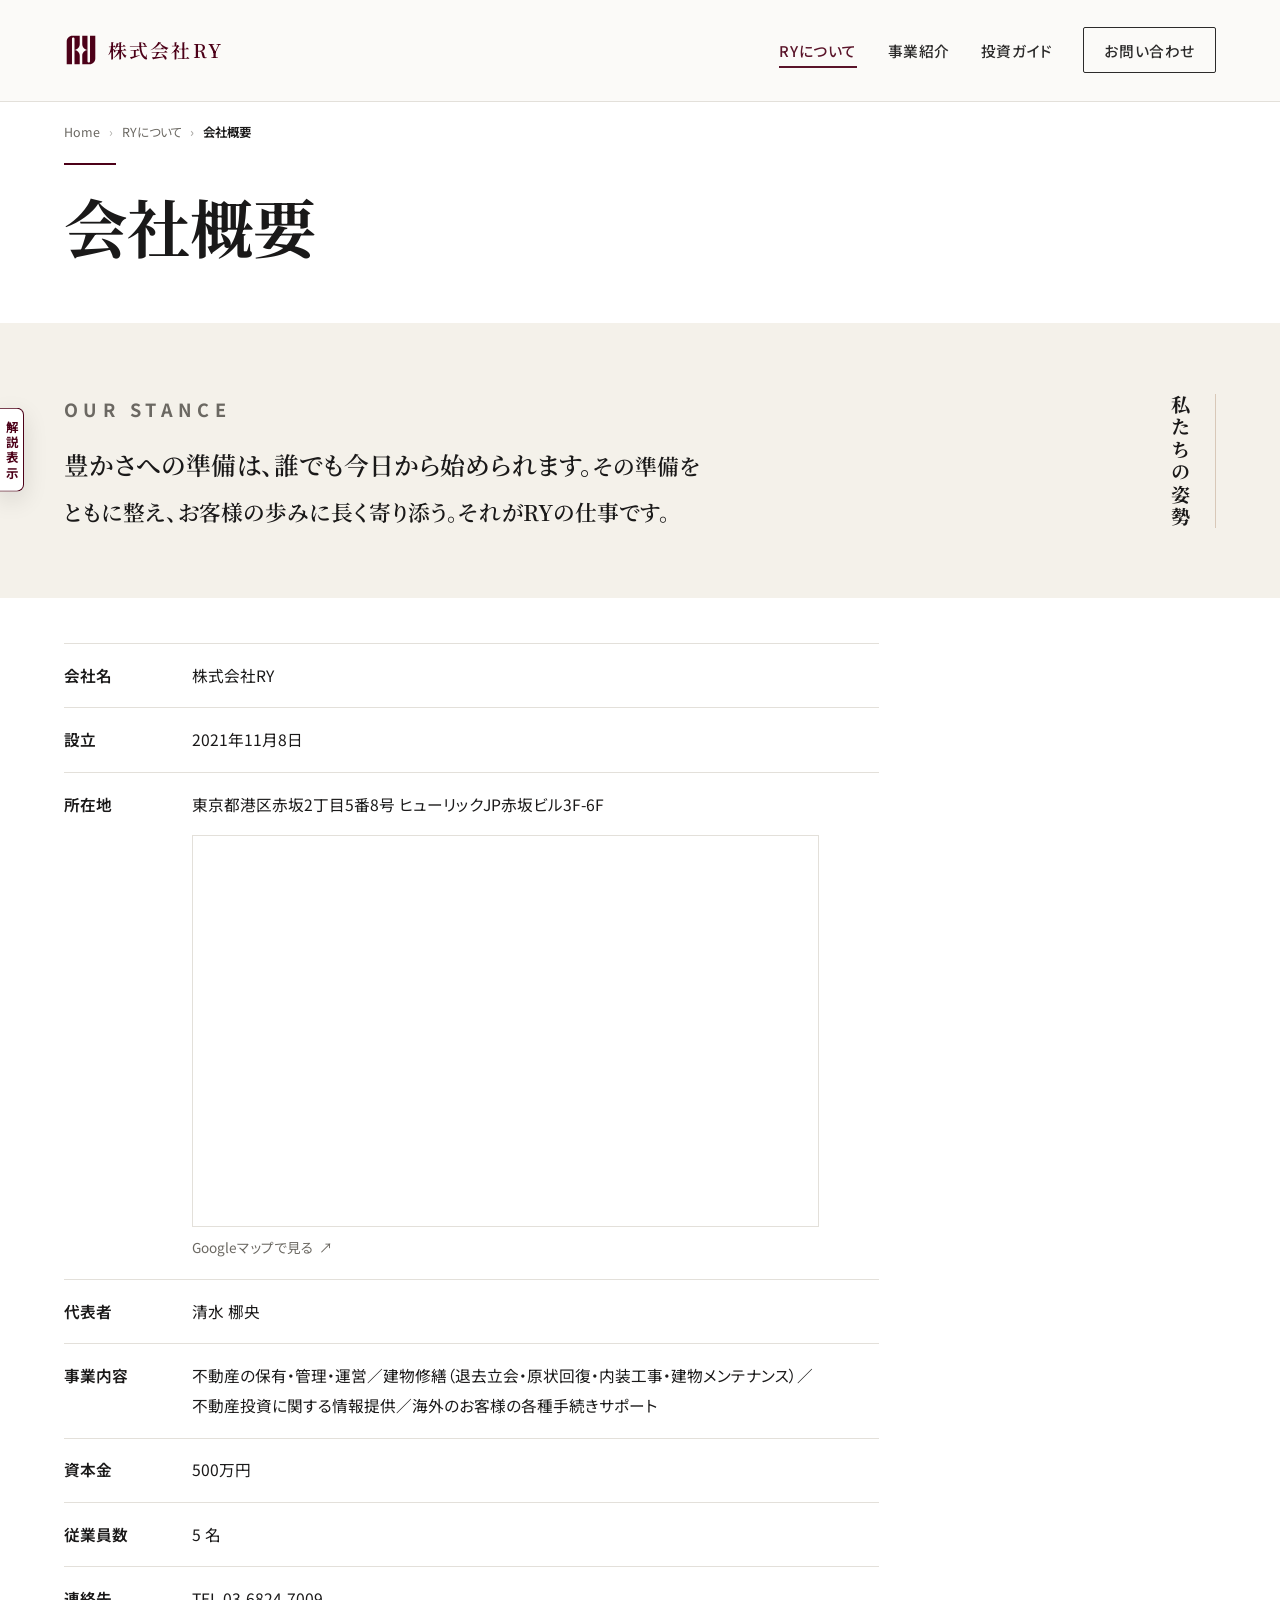
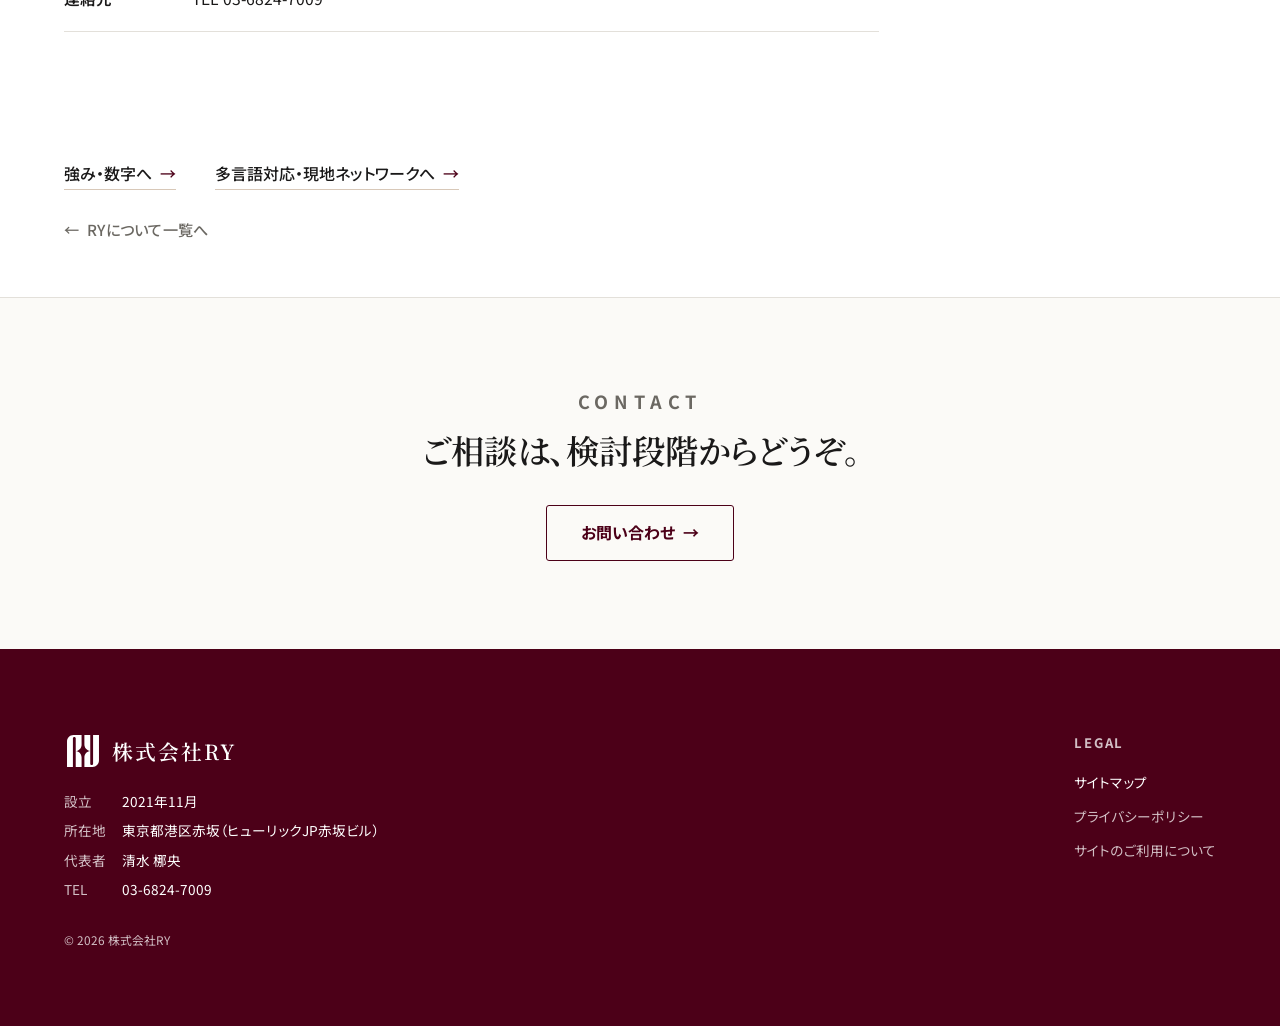
==== about-company.html @ 7b2c3b60 "Publish mtg_5 website" ====
<!doctype html>
<html lang="ja">
<head>
<meta charset="utf-8">
<meta name="viewport" content="width=device-width, initial-scale=1">
<title>会社概要 ｜ 株式会社RY</title>
<link rel="preconnect" href="https://fonts.googleapis.com"><link rel="preconnect" href="https://fonts.gstatic.com" crossorigin>
<link href="https://fonts.googleapis.com/css2?family=Noto+Sans+JP:wght@400;500;700&family=Noto+Serif+JP:wght@400;600;700&display=swap" rel="stylesheet">
<!-- ============================================================
  L2 新設（2026-07-13）：会社概要（生産 slug＝/ja/about/company・IA-v2 §1）・評審集命名規約＝「親-子.html」
  ・共通分（token/NAV/抽屉/footer/解説モード/reveal）＝assets/ 参照（本頁は頁固有分のみ）
  ・L2 共通骨架（l2-hero／crumb パンくず／l2-back 戻り・親 L1 標示＝aria-current="true"）＝assets 側「L2 共通」区（2026-07-13 新設）
  ・私たちの姿勢＝mtg_4/index.html 姿勢段より 3 排版（中央/左·縦組/右·軸・既定 左·縦組）を逐字移設。
    文字池＝第3世代 S1–S5（content 別紙①・逐字・暫定 S5）——旧第2世代文字列は不搬（mtg4 全廃・墓碑）。
    旧 on/off トグル廃（常設格上げ＝mtg4 社長指定）・旧 stancebg トグル廃→背景固定 --warm2（サブ背景＝区块交替用途・PM 承認）。
  ・会社情報＝content 2 会社概要（2026-07-13 版）逐字。許認可＝行を設けない（content 3）・売上高＝V1 不載（PM 07-12）。
  ・所在地行に Google マップ埋め込み（PM 拍板 2026-07-13・lazy・hairline 枠＝mtg_5 語彙・下に外部リンク兜底）。
    ピン＝q=住所 の検索埋め込み——ズレる場合は Google マップ「共有→地図を埋め込む」生成の公式 iframe src へ差替
    （生産期 build も公式串推奨）。合规＝外部送信規律／プライバシーポリシー記載→公開前専門家確認（sync 時 content へ注記）。
  ・mtg5 選定後 strip＝落選 2 排版 CSS＋落選 4 文＋姿勢 picker（dock page1）。
  ・file:// 直開き可・JS 無効時＝共通 chrome 非表示＋姿勢は S5 静的表示（評審用の既知制約）
============================================================ -->
<link rel="stylesheet" href="assets/tokens.css">
<link rel="stylesheet" href="assets/shared.css">
<style>
/* ==================== 頁固有様式（会社概要/L2 のみ）====================
   共通分＝assets/ に分離済（頭注参照）。以下は本頁固有：① 私たちの姿勢（3 排版・mtg_4 より値不変更で移設）
   ② 会社情報表 cinfo-tbl。 */

/* —— ① 私たちの姿勢（3案・mtg_4 姿勢段より逐字移設・値不変更／変更点＝背景のみ固定 --warm2〔頭注〕）—— */
.stance{ background:var(--warm2); }
.stance-stage{ display:grid; align-items:start; margin-top:.4rem; }
.lbl{ font-size:var(--fs-eyebrow); font-weight:700; letter-spacing:.3em; text-transform:uppercase; color:var(--ink2); margin:0 0 .9rem; }
.para{ font-family:var(--serif); font-weight:600; font-size:clamp(1.15rem,1.7vw,1.5rem); line-height:2.05; color:var(--ink); margin:0; } .para .big{ font-size:1.14em; }
.v-tate,.v-rail{ font-family:var(--serif); }
.v-tate{ writing-mode:vertical-rl; font-weight:700; font-size:clamp(1.1rem,1.5vw,1.45rem); line-height:1.95; letter-spacing:.18em; color:var(--ink); border-right:1px solid var(--accent-warm); padding-right:1rem; max-height:14em; justify-self:end; }
.v-rail{ writing-mode:vertical-rl; font-size:var(--fs-eyebrow); font-weight:700; letter-spacing:.32em; color:var(--ink2); border-left:1px solid var(--bd); padding-left:.8rem; }
body[data-sv="1"] .stance-stage{ grid-template-columns:1fr; } body[data-sv="1"] .para-wrap{ max-width:30em; margin-inline:auto; text-align:center; } body[data-sv="1"] .v-tate,body[data-sv="1"] .v-rail{ display:none; }
body[data-sv="2"] .stance-stage{ grid-template-columns:minmax(0,40em) auto; gap:clamp(1.6rem,4vw,4rem); justify-content:space-between; } body[data-sv="2"] .para-wrap{ max-width:40em; } body[data-sv="2"] .v-rail{ display:none; }
body[data-sv="3"] .stance-stage{ grid-template-columns:auto minmax(0,42em); gap:clamp(1.4rem,4vw,3.2rem); } body[data-sv="3"] .para-wrap{ max-width:42em; } body[data-sv="3"] .v-tate{ display:none; }
@media (max-width:820px){ .stance-stage{ grid-template-columns:1fr !important; } .v-tate,.v-rail{ display:none !important; } .para-wrap{ max-width:none !important; text-align:left !important; margin:0 !important; } }

/* —— ② 会社情報表（惯例式 2 列・hairline＝内容内部構造線〔line-free 対象外・Tokens 12.5〕・
      th 幅＝内容 shrink〔width:1%+nowrap・固定 px 不使用＝多語言弾性〕）—— */
.cinfo{ padding-top:clamp(1.6rem,3.5vw,2.8rem); }
.cinfo-tbl{ width:100%; max-width:52em; border-collapse:collapse; font-size:.98rem; line-height:1.9; }
.cinfo-tbl th,.cinfo-tbl td{ padding:1.05rem 0; border-bottom:1px solid var(--bd); vertical-align:top; text-align:left; }
.cinfo-tbl tr:first-child th,.cinfo-tbl tr:first-child td{ border-top:1px solid var(--bd); }
.cinfo-tbl th{ white-space:nowrap; width:1%; font-weight:600; color:var(--ink); padding-right:clamp(1.8rem,5vw,4.5rem); }
.cinfo-tbl td{ color:var(--ink); }
.cinfo-tbl td a{ color:var(--ink); text-decoration:none; }
.cinfo-tbl td a:hover{ color:var(--brand); text-decoration:underline; text-underline-offset:3px; }
/* —— 所在地の地図（Google 埋め込み・PM 拍板 2026-07-13）：hairline 枠のみ（無影・無角丸＝表の構造線と同語彙）・
      lazy＝視界に入るまで第三方資源を読まない・オフライン時は空枠（評審用の既知制約）。
      .cinfo-map-link は .cinfo-tbl スコープ＝上の「td a」規則（0,1,2）より特異度を上げ確実に上書き —— */
.cinfo-map{ margin-top:.95rem; max-width:40em; aspect-ratio:16/10; border:1px solid var(--bd); }
.cinfo-map iframe{ display:block; width:100%; height:100%; border:0; }
.cinfo-tbl .cinfo-map-link{ display:inline-flex; align-items:center; gap:.35em; margin-top:.55rem; font-size:.85rem; color:var(--ink2); text-decoration:none; }
.cinfo-tbl .cinfo-map-link:hover{ color:var(--brand); text-decoration:underline; text-underline-offset:3px; }
@media (max-width:640px){   /* 手机：label 上・値 下の堆叠（境界線は値行側に集約） */
  .cinfo-tbl th,.cinfo-tbl td{ display:block; width:auto; }
  .cinfo-tbl th{ border-bottom:0; padding:1.05rem 0 .15rem; }
  .cinfo-tbl td{ padding:0 0 1.05rem; }
  .cinfo-tbl tr:first-child td{ border-top:0; }
}
</style>
<script>document.documentElement.classList.add('jsm');</script>
</head>
<body class="l2-page" data-nav="solid" data-palette="burgundy" data-sv="2">

<!-- 頁固有：解説モードの中身（shared.js が共通壳へ展開。palette 組＝共通側単一ソース）
     本頁の解説モード＝2 機能のみ：① 姿勢（版面 3 × 文 5・mtg5 選定用）② テーマカラー切替 -->
<template id="ry-dm-content">
  <div class="dm-nav" role="group" aria-label="ページ切替"><button data-page="1" aria-pressed="true" aria-label="1ページ目 姿勢">1</button><button data-page="2" aria-label="2ページ目 配色">2</button></div>
  <div class="dm-page" data-page="1">
    <div class="dm-grp"><span class="dm-lbl">姿勢 版面（3案・mtg5 選定）</span><div class="seg" role="group" aria-label="姿勢 版面"><button data-sv="1">中央</button><button data-sv="2" aria-pressed="true">左·縦組</button><button data-sv="3">右·軸</button></div></div>
    <div class="dm-grp"><span class="dm-lbl">姿勢 文（池5・別紙①・mtg5 選定）</span><div class="seg" role="group" aria-label="姿勢 文"><button data-st="1">S1</button><button data-st="2">S2</button><button data-st="3">S3</button><button data-st="4">S4</button><button data-st="5" aria-pressed="true">S5</button></div></div>
    <div class="dm-now">版面 × 文＝<b>自由組合</b>（catch とも綁定なし・mtg4）。暫定＝左·縦組 × S5【仮】。<b>S1/S2/S4＝amber</b>（利益直結系）——選定組合は公開前に行政書士・弁護士確認、amber は最高審級（content 別紙①）。</div>
  </div>
  <div class="dm-page" data-page="2" hidden>
<!--RY:PALETTE-->
    <div class="dm-now">変わる＝パンくず hover・矢印・CTA・NAV active・Footer 帯 など主色連動分。恒定＝暖白底・本文色・border・字体(Noto)。</div>
  </div>
</template>

<!-- 共通 chrome（#ry-mark symbol／NAV／手机抽屉／解説モード壳）＝ shared.js がこの位置に同期注入 -->
<script src="assets/shared.js"></script>

<!-- ===== L2 会社概要（生産 /ja/about/company）＝ 頁頭 → 私たちの姿勢（常設・moment）→ 会社情報 → 戻り → CTA
     ・情緒档＝「機構可信・谷」（Rationale 8／三菱地所の秩序感・Rationale 2）——表が主体、姿勢が本頁唯一の moment
     ・段順＝姿勢 先・情報 後（PM 指示 2026-07-13）・段区切り＝背景色差のみ（line-free・Tokens 12.5） -->
<main id="top">

  <!-- 克制页頭（L2：パンくず＋rule＋title・veil なし・NAV 実底）-->
  <section class="l2-hero">
    <div class="wrap">
      <nav class="crumb" aria-label="パンくず"><ol>
        <li><a href="index.html">Home</a></li>
        <li><a href="about.html">RYについて</a></li>
        <li aria-current="page">会社概要</li>
      </ol></nav>
      <span class="l1-rule" aria-hidden="true"></span>
      <h1 class="l1-title">会社概要</h1>
    </div>
  </section>

  <!-- ① 私たちの姿勢（会社概要 常設＝mtg4 社長指定・3 排版＝mtg_4 より移設・文＝S1–S5 池・暫定 S5）-->
  <section class="stance" id="stance">
    <div class="wrap reveal">
      <div class="stance-stage">
        <div class="v-rail">私たちの姿勢</div>
        <div class="para-wrap">
          <p class="lbl">Our Stance</p>
          <p class="para jp" id="stancePara"><span class="big">豊かさへの準備は、誰でも今日から始められます。</span>その準備をともに整え、お客様の歩みに長く寄り添う。<span class="np">それがRYの仕事です。</span></p>
        </div>
        <div class="v-tate">私たちの姿勢</div>
      </div>
    </div>
  </section>

  <!-- ② 会社情報（値源＝content 2 会社概要・逐字）-->
  <section class="cinfo">
    <div class="wrap reveal">
      <table class="cinfo-tbl">
        <tbody>
          <tr><th scope="row">会社名</th><td>株式会社RY</td></tr>
          <tr><th scope="row">設立</th><td>2021年11月8日</td></tr>
          <tr><th scope="row">所在地</th><td class="jp">東京都港区赤坂2丁目5番8号 ヒューリックJP赤坂ビル3F-6F
            <div class="cinfo-map"><iframe src="https://maps.google.com/maps?q=%E6%9D%B1%E4%BA%AC%E9%83%BD%E6%B8%AF%E5%8C%BA%E8%B5%A4%E5%9D%822%E4%B8%81%E7%9B%AE5%E7%95%AA8%E5%8F%B7%20%E3%83%92%E3%83%A5%E3%83%BC%E3%83%AA%E3%83%83%E3%82%AFJP%E8%B5%A4%E5%9D%82%E3%83%93%E3%83%AB&hl=ja&z=16&output=embed" title="株式会社RY 所在地（Googleマップ）" loading="lazy" referrerpolicy="no-referrer-when-downgrade"></iframe></div>
            <a class="cinfo-map-link" href="https://www.google.com/maps/search/?api=1&query=%E6%9D%B1%E4%BA%AC%E9%83%BD%E6%B8%AF%E5%8C%BA%E8%B5%A4%E5%9D%822%E4%B8%81%E7%9B%AE5%E7%95%AA8%E5%8F%B7%20%E3%83%92%E3%83%A5%E3%83%BC%E3%83%AA%E3%83%83%E3%82%AFJP%E8%B5%A4%E5%9D%82%E3%83%93%E3%83%AB" target="_blank" rel="noopener">Googleマップで見る<span aria-hidden="true">&#8599;</span></a>
          </td></tr>
          <tr><th scope="row">代表者</th><td>清水 梛央</td></tr>
          <tr><th scope="row">事業内容</th><td class="jp">不動産の保有・管理・運営／建物修繕（退去立会・原状回復・内装工事・建物メンテナンス）／不動産投資に関する情報提供／海外のお客様の各種手続きサポート</td></tr>
          <tr><th scope="row">資本金</th><td>500万円</td></tr>
          <tr><th scope="row">従業員数</th><td>5 名</td></tr>
          <tr><th scope="row">連絡先</th><td><a href="tel:0368247009">TEL 03-6824-7009</a></td></tr>
        </tbody>
      </table>
      <p class="asy-note"><b>会社情報</b>：値源＝content 2 会社概要（2026-07-13 版・事業内容行含む・逐字）。<span class="arr">⚠</span> 許認可＝未取得のため<b>行を設けない</b>（content 3）／売上高＝V1 不載（PM 2026-07-12）／連絡先＝tap-to-call。表の hairline＝内容内部の構造線（line-free 対象外）。地図＝Google 埋め込み（lazy・PM 拍板 07-13）——<b>外部送信規律・プライバシーポリシー記載＝公開前専門家確認</b>（sync 時 content へ注記）／オフライン・遮断時は空枠＝予期／ピンずれ時＝頁頭注の差替手順。</p>
    </div>
  </section>

  <!-- 関連ページ（About 兄弟·統一）-->
  <section class="rel" style="padding-bottom:1rem">
    <div class="wrap">
      <a href="about-strengths.html"><span class="jp">強み・数字へ</span><span class="a" aria-hidden="true">→</span></a>
      <a href="about-network.html"><span class="jp">多言語対応・現地ネットワークへ</span><span class="a" aria-hidden="true">→</span></a>
    </div>
  </section>

  <!-- 戻りリンク（IA-v2 §3：L2 頁下部）-->
  <section class="l2-back">
    <div class="wrap"><a href="about.html"><span class="a" aria-hidden="true">←</span>RYについて一覧へ</a></div>
  </section>

  <!-- 結尾导引 → お問い合わせ（Home #contact・L1 と同型）-->
  <section class="l1-cta-sec reveal" aria-label="お問い合わせ">
    <div class="wrap">
      <p class="eyebrow">Contact</p>
      <p class="l1-cta-lead jp">ご相談は、<span class="np">検討段階から</span>どうぞ。</p>
      <a class="l1-cta-btn" href="index.html#contact"><span class="t">お問い合わせ</span><span class="a" aria-hidden="true">→</span></a>
    </div>
  </section>

</main>

<!-- 共通 footer ＋ 返回顶部（shared.js がこの位置に注入）→ 共通挙動 init -->
<script>RY.mountFooter();RY.init();</script>

<script>
/* ===== 頁固有（L2 会社概要）：姿勢 版面（data-sv）＋ 姿勢文 池（S1–S5・content 別紙① 逐字）＋ reveal ===== */
(function(){
  "use strict";
  var body=document.body;
  var para=document.getElementById("stancePara");
  /* 姿勢池（第3世代・content 別紙① 逐字。.big＝第一文の視覚強調・.np＝結句の禁則保護——文字は不変更） */
  var ST={
    "1":'<span class="big">誰もが、お金持ちになる準備はできます。</span>違いは、始まりだけ。お客様の資産が増えていくこと——それを、私たちの価値とし、<span class="np">利益とします。</span>',
    "2":'<span class="big">RYの利益は、お客様の豊かさと同じ方向にあります。</span>一度の取引で終わる関係ではなく、準備の段階から運営まで、<span class="np">ずっとおそばに。</span>',
    "3":'<span class="big">はじめからお金持ちの人はいません。</span>あるのは、始まりの差だけ。その始まりを整えるところから、お客様とともに<span class="np">歩みます。</span>',
    "4":'<span class="big">生まれや才能ではなく、準備から。</span>お客様が一歩ずつ豊かさへ向かうこと——その歩みを支えることが、RYの価値であり、<span class="np">利益です。</span>',
    "5":'<span class="big">豊かさへの準備は、誰でも今日から始められます。</span>その準備をともに整え、お客様の歩みに長く寄り添う。<span class="np">それがRYの仕事です。</span>'
  };
  RY.group(".dm-panel [data-sv]",function(b){ body.dataset.sv=b.dataset.sv; });
  RY.group(".dm-panel [data-st]",function(b){ para.innerHTML=ST[b.dataset.st]; });
  RY.reveal([".reveal"]);
})();
</script>

</body>
</html>
---- assets/tokens.css ----
/* ============================================================
   RY design tokens（assets/tokens.css）— 全站 hex/px/duration の頁側落点
   出典：mtg_5/index.html（2026-07-09 step0 準項目化で逐字搬出・値は不変更）
   数値の唯一正本＝ 03_design/RY_Design_Tokens.md（変更はまず正本、次に本ファイル）
   規約：組件内 hardcode 禁止・色/字/間距/動効値は必ず var(--token) 経由
   ============================================================ */
:root{
  --brand:#4C0018; --brand-rgb:76,0,24; --accent-warm:#D8C8B8; --warm:#FBFAF7; --warm2:#F4F1EA; --white:#fff;
  --ink:#1A1919; --ink-strong:#141110; --ink2:#6B6862; --bd:#E3E0DA; --ease:cubic-bezier(.22,.61,.36,1);
  --serif:'Noto Serif JP',serif; --sans:'Noto Sans JP',sans-serif; --ts:1.18;
  --fs-section:calc(clamp(2.4rem,4.2vw,3.7rem)*var(--ts));
  --fs-eyebrow:calc(clamp(.9rem,1.2vw,1.05rem)*var(--ts));
  --fs-lead:calc(clamp(1.18rem,1.55vw,1.5rem)*var(--ts));
  --fs-hero:calc(clamp(2.4rem,5.4vw,5.2rem)*var(--ts));
  --fs-statement:calc(clamp(1.45rem,2.3vw,2rem)*var(--ts));
  --fs-num:calc(clamp(2.6rem,5vw,4rem)*var(--ts)); --val-h:calc(var(--fs-num)*1.04);
  --pad:clamp(1.4rem,5vw,4.5rem); --max:1560px;
  /* v6：Business 融合で必要（v5 に無かった分）*/
  --fs-h3:calc(clamp(1.18rem,1.5vw,1.4rem)*var(--ts)); --radius-md:8px;
  --dur-base:.3s; --dur-enter:.85s; --dur-draw:.85s; --dur-line:.55s; --dur-fade:.22s; --ease-draw:cubic-bezier(.65,0,.35,1);
}

/* ============================================================
   ===== v9 追加（テーマカラー4套 ＋ 解説ページング ＋ 注釈ゲート）=====
   ============================================================ */
/* 0：テーマカラー 4 套（全站 var(--brand)／var(--brand-rgb) が追従）*/
body[data-palette="burgundy"]{ --brand:#4C0018; --brand-rgb:76,0,24; }
body[data-palette="forest"]{   --brand:#014421; --brand-rgb:1,68,33; }
body[data-palette="deep"]{     --brand:#0C3620; --brand-rgb:12,54,32; }
body[data-palette="bottle"]{   --brand:#0F2A1D; --brand-rgb:15,42,29; }
---- assets/shared.css ----
/* ============================================================
   RY 共通様式（assets/shared.css）— 全頁共通の組件/挙動様式
   出典：mtg_5/index.html（2026-07-09 step0 準項目化で逐字搬出・挙動不変更）
   収載：base／解説モード(ボトムシート)／NAV(静止+navp+hover子菜単+flow-fill CTA)／
         手机抽屉／カード(card)／tlink2／footer／返頂／imgseg／reveal／reduced-motion 護欄
   規約：全站共通の様式変更は本ファイルのみ（各頁 <style> は頁固有分だけ）
   変更（2026-07-13・L2 追加 about-company）：① NAV 現頁標示 selector を [aria-current] へ一般化（＋子菜単内標示 1 行）
   ② 文末に「L2 共通」区 新設（l2-hero／crumb／l2-back・8 つの L2 頁で共用）——既存規則は①以外不変更
   ============================================================ */
*{ box-sizing:border-box; } body{ margin:0; font-family:var(--sans); color:var(--ink); background:var(--white); font-feature-settings:"palt" 1; -webkit-font-smoothing:antialiased; line-height:1.7; }
.wrap{ max-width:var(--max); margin-inline:auto; padding-inline:var(--pad); }
.jp{ line-break:strict; word-break:auto-phrase; text-wrap:pretty; } .np{ white-space:nowrap; }
.eyebrow{ font-size:var(--fs-eyebrow); font-weight:700; letter-spacing:.32em; text-transform:uppercase; color:var(--ink); margin:0; }
h2.sec{ font-family:var(--serif); font-weight:700; font-size:var(--fs-section); line-height:1.32; margin:.5rem 0 0; }
.lead{ font-size:var(--fs-lead); color:var(--ink2); line-height:1.9; margin:1rem 0 0; max-width:30em; }
.arr{ color:var(--brand); font-weight:700; }
.box{ border:1.5px dashed var(--bd); background:var(--warm2); display:grid; place-items:center; color:var(--ink2); font-size:.78rem; text-align:center; padding:.8rem; line-height:1.5; }
.box.img{ background:repeating-linear-gradient(135deg,var(--warm2) 0 11px,#E8E2D8 11px 22px); }
.asy-note{ font-size:.74rem; color:var(--ink2); margin:.5rem 0 0; line-height:1.6; } .asy-note b{ color:var(--brand); }
section{ padding-block:clamp(2.2rem,5vw,4rem); }   /* v6：段間の細線は全廃（line-free・Stance/余白 含む全段）*/
.sec-id{ font-size:.72rem; font-weight:700; letter-spacing:.1em; color:#B9B3A9; margin-bottom:.4rem; display:flex; align-items:center; gap:.6rem; flex-wrap:wrap; }
.lv{ font-size:.66rem; font-weight:700; letter-spacing:.08em; padding:.12rem .5rem; border-radius:999px; }
.lv.peak{ background:var(--brand); color:#fff; } .lv.mid{ background:#C9A27A; color:#fff; } .lv.low{ background:var(--warm2); color:var(--ink2); border:1px solid var(--bd); }

/* ===== 解説モード：ボトムシート（PC/SP 共通·下部ドック·ページは上に見えたまま）===== */
.dm-toggle{ position:fixed; left:0; top:50%; transform:translateY(-50%); z-index:200; display:flex; flex-direction:column; align-items:center; gap:1px; padding:.7rem .35rem; font:inherit; font-size:.78rem; font-weight:700; line-height:1.15; letter-spacing:.02em; color:var(--brand); background:#fff; border:1px solid var(--brand); border-left:0; border-radius:0 7px 7px 0; cursor:pointer; box-shadow:0 8px 24px rgba(0,0,0,.12); }
body.dm-on .dm-toggle{ background:var(--brand); color:#fff; }
.dm-panel{ position:fixed; left:50%; bottom:0; transform:translateX(-50%); z-index:199; width:min(720px,100%); max-height:min(58dvh,560px); overflow-y:auto; background:var(--ink); color:#fff; border-radius:18px 18px 0 0; padding:1.4rem 1.25rem calc(1.15rem + env(safe-area-inset-bottom,0px)); box-shadow:0 -18px 54px rgba(0,0,0,.34); -webkit-overflow-scrolling:touch; }
.dm-panel::before{ content:""; position:absolute; top:.55rem; left:50%; transform:translateX(-50%); width:38px; height:4px; border-radius:999px; background:rgba(255,255,255,.28); }
.dm-panel[hidden]{ display:none; }
@keyframes dmSheetUp{ from{ transform:translate(-50%,100%); } to{ transform:translate(-50%,0); } }
.dm-panel:not([hidden]){ animation:dmSheetUp .32s var(--ease); }
.dm-head{ display:flex; align-items:center; justify-content:space-between; margin-bottom:.85rem; } .dm-head b{ font-size:.78rem; font-weight:700; }
.dm-close{ font:inherit; font-size:1.15rem; line-height:1; color:rgba(255,255,255,.7); background:transparent; border:0; cursor:pointer; padding:.1rem .35rem; }
.dm-grp{ margin-bottom:.95rem; }
.dm-lbl{ display:block; font-size:.62rem; font-weight:700; letter-spacing:.08em; color:rgba(255,255,255,.5); margin-bottom:.42rem; text-transform:uppercase; }
.dm-panel .seg{ display:flex; flex-wrap:wrap; gap:.3rem; }
.dm-panel .seg button{ font:inherit; font-size:.72rem; font-weight:600; padding:.3rem .72rem; border:1px solid rgba(255,255,255,.28); background:transparent; color:rgba(255,255,255,.78); border-radius:999px; cursor:pointer; }
.dm-panel .seg button[aria-pressed="true"]{ background:#fff; color:var(--ink); border-color:#fff; }
.dm-now{ margin-top:.4rem; padding-top:.7rem; border-top:1px solid rgba(255,255,255,.16); font-size:.66rem; line-height:1.6; color:rgba(255,255,255,.6); } .dm-now b{ color:var(--accent-warm); }
@media(prefers-reduced-motion:reduce){ .dm-panel:not([hidden]){ animation:none; } }
/* NAV（透明·白·hero に融合＝進站時の静止状態）*/
.hero-nav{ position:absolute; top:0; left:0; right:0; z-index:5; padding:clamp(1.1rem,2.4vw,1.7rem) var(--pad); }
.hero-nav-in{ max-width:var(--max); margin-inline:auto; width:100%; display:flex; align-items:center; justify-content:space-between; gap:2rem; }
.hero-nav-logo{ display:flex; align-items:center; gap:.6rem; color:#fff; text-decoration:none; }
.hnl-mark{ height:34px; width:34px; flex:none; }
.hnl-wm{ font-family:var(--serif); font-weight:600; font-size:1.18rem; letter-spacing:.12em; }
.hero-nav-menu{ display:flex; align-items:center; gap:clamp(1.1rem,2.4vw,2.4rem); }
.hero-nav-menu a{ font-family:var(--sans); font-size:.92rem; font-weight:500; letter-spacing:.04em; text-decoration:none; opacity:.92; transition:opacity .2s; }
.hero-nav-menu a:hover{ opacity:1; }
.hero-cta{ border:1px solid rgba(255,255,255,.78); border-radius:2px; padding:.6rem 1.25rem; transition:background .2s,border-color .2s; }
.hero-cta:hover{ background:rgba(255,255,255,.12); border-color:#fff; }
.hero-cta-bar{ display:none; }   /* 手机端バー専用 CTA：桌面では隠す（既存メニュー内 CTA はそのまま）*/
@media(max-width:760px){
  .hero-nav-menu{ gap:.85rem; }
  .hero-nav-menu a:not(.hero-cta){ display:none; }
  .hnl-wm{ font-size:1rem; }
}

/* 箭头 hover：蓄势待发（先后退蓄力 → 弹出·--aw＝各箭头の前进距離·点击後の追加動効なし）*/
@keyframes arrowWindup{ 0%{ transform:translateX(0); } 30%{ transform:translateX(calc(var(--aw,6px) * -0.65)); } 100%{ transform:translateX(var(--aw,6px)); } }
@media (prefers-reduced-motion:reduce){ .tlink2:hover .a, .card:hover .ca .a, .card:focus-visible .ca .a{ animation:none; } }
.tlink2{ position:relative; display:inline-flex; align-items:center; gap:.55em; font-weight:600; font-size:clamp(1.25rem,1.6vw,1.45rem); text-decoration:none; color:var(--brand); }  /* 点2：強み標題と同級サイズ */
.tlink2::after{ content:""; position:absolute; left:0; bottom:-5px; width:100%; height:1.5px; background:currentColor; transform:scaleX(0); transform-origin:left; transition:transform .5s var(--ease); }
.tlink2:hover::after{ transform:scaleX(1); } .tlink2:focus-visible{ outline:2px solid currentColor; outline-offset:5px; }
.tlink2 .a{ --aw:7px; transition:transform .3s var(--ease); } .tlink2:hover .a{ transform:translateX(var(--aw)); animation:arrowWindup .5s var(--ease-draw); }

.card{ display:flex; flex-direction:column; background:var(--white); border:1px solid var(--bd); border-radius:var(--radius-md); padding:1.6rem 1.4rem; position:relative; text-decoration:none; color:inherit; }
.card-bd{ position:absolute; inset:0; width:100%; height:100%; overflow:visible; pointer-events:none; }
.card-bd rect{ x:1px; y:1px; width:calc(100% - 2px); height:calc(100% - 2px); rx:var(--radius-md); ry:var(--radius-md); fill:none; stroke:var(--brand); stroke-width:2; vector-effect:non-scaling-stroke; stroke-dasharray:100; opacity:0; }
body[data-cardfx="draw"] .card-bd rect{ stroke-dashoffset:100; transition:stroke-dashoffset var(--dur-draw) var(--ease-draw), opacity var(--dur-fade) var(--ease); }
body[data-cardfx="draw"] .card:hover .card-bd rect, body[data-cardfx="draw"] .card:focus-visible .card-bd rect{ stroke-dashoffset:0; opacity:1; }
.card .ct{ font-family:var(--serif); font-weight:600; font-size:var(--fs-h3); color:var(--ink); line-height:1.4; }
.card .cd{ font-size:.9rem; color:var(--ink2); line-height:1.7; margin-top:.55rem; flex:1; }
.card .ca{ margin-top:.95rem; color:var(--brand); font-weight:700; font-size:.9rem; display:inline-flex; gap:.3em; }
.card:hover .ca .a, .card:focus-visible .ca .a{ transform:translateX(var(--aw)); animation:arrowWindup .5s var(--ease-draw); } .card .ca .a{ --aw:4px; transition:transform .3s var(--ease); }
@media (prefers-reduced-motion:reduce){ .card-bd rect{ transition:none !important; } }

.footer-wf{ background:var(--brand); color:#fff; padding-block:clamp(2.5rem,5vw,4rem); }

/* 0.5：解説モード ページング（左·圆形小按钮 1/2）*/
.dm-nav{ display:flex; gap:.4rem; margin-bottom:.9rem; }
.dm-nav button{ width:26px; height:26px; flex:none; border-radius:50%; font:inherit; font-size:.72rem; font-weight:700; cursor:pointer; border:1px solid rgba(255,255,255,.28); background:transparent; color:rgba(255,255,255,.7); display:grid; place-items:center; line-height:1; }
.dm-nav button[aria-pressed="true"]{ background:#fff; color:var(--ink); border-color:#fff; }
.dm-page[hidden]{ display:none; }
.dm-replay{ display:flex; align-items:center; justify-content:center; gap:.45rem; width:100%; margin-top:.55rem; padding:.52rem .8rem; font:inherit; font-size:.74rem; font-weight:600; letter-spacing:.02em; color:#fff; background:transparent; border:1px solid rgba(255,255,255,.34); border-radius:9px; cursor:pointer; transition:background .18s, border-color .18s; }
.dm-replay:hover{ background:rgba(255,255,255,.12); border-color:rgba(255,255,255,.6); }
.dm-replay .ic{ font-size:.62rem; line-height:1; }
.dm-sw{ width:11px; height:11px; border-radius:50%; display:inline-block; margin-right:.4em; vertical-align:-1px; border:1px solid rgba(255,255,255,.5); }
/* 3：辅助注釈は解説モード ON のみ表示（OFF＝クリーンな汇报ビュー）*/
body:not(.dm-on) .asy-note{ display:none; }
body:not(.dm-on) .sec-id{ display:none; }
/* ===== 08 FOOTER 内部（260608_C 蒸馏·主色帯固定·logo/文字白）===== */
.footer-wf .f-top{ display:flex; flex-wrap:wrap; justify-content:space-between; align-items:flex-start; gap:clamp(2rem,5vw,4rem); margin-top:1.2rem; }
.footer-wf .f-brand{ display:flex; align-items:center; gap:.6rem; margin-bottom:1.2rem; }
.footer-wf .f-logo{ height:38px; width:38px; flex:none; color:#fff; }
.footer-wf .f-wm{ font-family:var(--serif); font-weight:600; font-size:1.3rem; letter-spacing:.1em; color:#fff; }
.footer-wf .f-dl{ display:grid; grid-template-columns:auto 1fr; gap:.4rem 1rem; font-size:.85rem; margin:0; max-width:34em; }
.footer-wf .f-dl dt{ color:rgba(255,255,255,.75); } .footer-wf .f-dl dd{ margin:0; color:#fff; }
.footer-wf .f-dl a{ color:#fff; text-decoration:none; } .footer-wf .f-dl a:hover{ text-decoration:underline; }
.footer-wf .f-legal h4{ font-family:var(--sans); font-size:.82rem; letter-spacing:.14em; text-transform:uppercase; color:rgba(255,255,255,.75); margin:0 0 1rem; }
.footer-wf .f-legal ul{ list-style:none; padding:0; margin:0; display:grid; gap:.7rem; font-size:.85rem; }
.footer-wf .f-legal a{ color:#fff; text-decoration:none; } .footer-wf .f-legal a:hover{ text-decoration:underline; }
.footer-wf .f-legal .soon{ color:rgba(255,255,255,.75); }
.footer-wf .f-disc{ display:none; margin-top:clamp(1.6rem,3vw,2.4rem); padding-top:clamp(1.2rem,2.4vw,1.8rem); border-top:1px solid rgba(255,255,255,.18); font-size:.74rem; color:rgba(255,255,255,.75); line-height:1.9; max-width:62em; }
body.dm-on .footer-wf .f-disc{ display:block; }
.footer-wf .f-copy{ margin-top:clamp(1.2rem,2.4vw,1.8rem); font-size:.74rem; color:rgba(255,255,255,.75); }
.kari{ display:none; } body.dm-on .kari{ display:inline; color:var(--accent-warm); }
@media (max-width:760px){ .footer-wf .f-top{ flex-direction:column; gap:2rem; } }
/* ===== 返回顶部（260608_C 完全照搬·色のみ var(--brand) 追従·z は v9 stack に合わせ190）===== */
.to-top{ position:fixed; right:clamp(1rem,3vw,2rem); bottom:clamp(1rem,3vw,2rem); z-index:190; width:52px; height:52px; border-radius:50%; border:1px solid var(--brand); background:var(--warm); color:var(--brand); cursor:pointer; display:grid; place-items:center; opacity:0; transform:translateY(14px); pointer-events:none; transition:opacity .4s var(--ease), transform .4s var(--ease), background var(--dur-base), color var(--dur-base); }
.to-top.show{ opacity:1; transform:none; pointer-events:auto; }
.to-top:hover{ background:var(--brand); color:#fff; }
.to-top svg{ width:20px; height:20px; transition:transform var(--dur-base) var(--ease); } .to-top:hover svg{ transform:translateY(-3px); }
@media (max-width:760px){ .to-top{ bottom:clamp(4.5rem,30vh,20rem); } }   /* 手机：偏中下（拇指可达）·桌面は貼角 */

/* 解説 page3：板块ごと ◀ ▶ 換図 */
.imgseg{ display:flex; align-items:center; gap:.5rem; }
.imgseg button{ width:30px; height:28px; flex:none; border-radius:5px; border:1px solid rgba(255,255,255,.28); background:transparent; color:rgba(255,255,255,.85); cursor:pointer; font-size:.78rem; line-height:1; display:grid; place-items:center; }
.imgseg button:hover{ background:rgba(255,255,255,.12); }
.imgseg .imgnow{ flex:1; min-width:0; text-align:center; font-size:.64rem; color:rgba(255,255,255,.72); letter-spacing:.02em; overflow:hidden; text-overflow:ellipsis; white-space:nowrap; }
/* ===================== MOTION（動效パス · 260608_C 蒸馏 + Tishman 式吸顶 NAV）=====================
   原則：克制 + 护栏（reduced-motion / mobile 关重 parallax）·色/字阶/間距 token 不变·只加動效。
   無 JS 時：veil 不显示・reveal 全可见（html.jsm gate·防 FOUC & 防无JS卡死）。 */

/* ---- 吸顶 NAV：absolute→fixed・半透明玻璃・滚动渐变（4 态·--navp は JS が更新）---- */
.hero-nav{ position:fixed; top:0; left:0; right:0; z-index:60; background:color-mix(in srgb, var(--warm) calc(var(--navp,0)*88%), transparent); transition:background .12s linear; }
/* L1 等・浅色 type-led 页頭（body[data-nav="solid"]）：NAV 常時実底。CSS 先行適用＝JS init 前の白字化なし
   （挙動側＝shared.js init：.stuck 付与＋グラデ/白閃 skip。元 mtg_4 `.l1-page .hero-nav{--navp:1}` の単一ソース化）*/
body[data-nav="solid"] .hero-nav{ --navp:1; }
.hero-nav.stuck{ -webkit-backdrop-filter:blur(14px) saturate(106%); backdrop-filter:blur(14px) saturate(106%); border-bottom:1px solid color-mix(in srgb, var(--bd) calc(var(--navp,0)*100%), transparent); }
.hero-nav-menu a:not(.hero-cta){ color:color-mix(in srgb, #fff calc(100% - var(--navp,0)*100%), var(--ink)); }
.hero-nav-logo{ color:color-mix(in srgb, #fff calc(100% - var(--navp,0)*100%), var(--brand)); }
.hero-nav::after{ content:""; position:absolute; inset:0; z-index:2; pointer-events:none; opacity:0; background:linear-gradient(180deg,#fff,rgba(255,255,255,.82)); }
.hero-nav.flash::after{ animation:navFlash 1.35s cubic-bezier(.16,1,.3,1) both; }
@keyframes navFlash{ 0%{ opacity:.92; } 100%{ opacity:0; } }

/* ---- flow-fill（E-04·主题色左→右流水）：お問い合わせ CTA + 送信する ---- */
.hero-cta{ --cta-bd-scrolled:var(--ink); position:relative; z-index:0; overflow:hidden; background:transparent; border:1px solid color-mix(in srgb, rgba(255,255,255,.78) calc(100% - var(--navp,0)*100%), var(--cta-bd-scrolled)); color:color-mix(in srgb, #fff calc(100% - var(--navp,0)*100%), var(--ink)); transition:color .34s var(--ease), border-color .38s var(--ease); }
.hero-cta::before{ content:""; position:absolute; inset:0; z-index:-1; background:var(--brand); transform:scaleX(0); transform-origin:left center; transition:transform .38s var(--ease); }
.hero-cta:hover::before{ transform:scaleX(1); }
.hero-cta:hover{ background:transparent; border-color:var(--brand); color:#fff; }
/* 桌面メニュー内 CTA：静止文字色を navp 連動に（.hero-nav-menu a の静的白＝特異度 0,1,1 を上書き＝スクロール後は黒で可読）*/
.hero-nav-menu a.hero-cta{ color:color-mix(in srgb, #fff calc(100% - var(--navp,0)*100%), var(--ink)); }
.hero-nav-menu a.hero-cta:hover{ color:#fff; }   /* hover は従来どおり：主色の流水充填→満ちたら白字 */

/* ===== 桌面 nav hover 子菜单（mtg3 ホバープレビュー菜单·参考 Tishman）＋ 項目下線ドロー（編集インデックス一筆·L→R 流用）===== */
.nav-item{ position:relative; display:inline-flex; align-items:center; }
.nav-item > a{ position:relative; }
/* 項目下線：2px 主色·scaleX 左→右（--dur-line / --ease-draw を編集インデックスから流用）*/
.nav-item > a::after{ content:""; position:absolute; left:0; right:0; bottom:-5px; height:2px; background:var(--brand); transform:scaleX(0); transform-origin:left center; transition:transform var(--dur-line) var(--ease-draw); }
.nav-item:hover > a::after, .nav-item:focus-within > a::after{ transform:scaleX(1); }
/* 現在頁の標示（サブページ：shared.js mountChrome が付与。L1＝現頁一致 aria-current="page"／
   L2＝所属親 L1 へ aria-current="true"〔2026-07-13 一般化・"page"限定→属性存在で両者を拾う・L1 挙動不変〕）*/
.hero-nav-menu .nav-item > a[aria-current]{ color:var(--brand); }
.hero-nav-menu .nav-item > a[aria-current]::after{ transform:scaleX(1); }
.hero-nav-menu .nav-sub a[aria-current]{ color:#fff; cursor:default; }   /* 子菜単内の現頁（L2）標示 */
/* 子菜单パネル：主色地·白字·淡入＋わずかに下降（漸進表示）。absolute は .nav-item 基準＝.hero-nav の backdrop-filter 包含块に拾われない */
.nav-sub{ position:absolute; top:100%; left:-.85rem; margin-top:.7rem; min-width:268px; padding:1.55rem 1.75rem; display:grid; gap:1.15rem; background:var(--brand); border-radius:0 0 5px 5px; box-shadow:0 20px 46px rgba(0,0,0,.24); opacity:0; visibility:hidden; transform:translateY(8px); transition:opacity .32s var(--ease), transform .32s var(--ease), visibility 0s linear .32s; z-index:6; }
.nav-sub::before{ content:""; position:absolute; top:-.7rem; left:0; right:0; height:.7rem; }  /* 透明桥：补 margin 间隙·维持 hover 连续 */
.hero-nav-menu .nav-sub a{ color:rgba(255,255,255,.84); font-size:.96rem; font-weight:500; letter-spacing:.05em; line-height:1.4; white-space:nowrap; cursor:pointer; opacity:1; transition:color .18s, transform .18s; }
.hero-nav-menu .nav-sub a:hover{ color:#fff; transform:translateX(3px); }
.nav-item:hover .nav-sub, .nav-item:focus-within .nav-sub{ opacity:1; visibility:visible; transform:translateY(0); transition:opacity .32s var(--ease), transform .32s var(--ease), visibility 0s; }

/* ---- 全板块 scroll reveal（統一フェードアップ·class 由 JS 付与·零改 content 标记）---- */
html.jsm .reveal{ opacity:0; transform:translateY(26px); transition:opacity var(--dur-enter) var(--ease), transform var(--dur-enter) var(--ease); }
html.jsm .reveal.in{ opacity:1; transform:none; }

/* ---- reduced-motion：装飾モーション全停（scroll 連動の機能的 nav 変色は保留）---- */
@media (prefers-reduced-motion:reduce){
  html.jsm .reveal{ opacity:1 !important; transform:none !important; transition:none !important; }
  .hero-nav.flash::after{ animation:none; }
}

/* ---- 手机端 汉堡 → 下拉抽屉（≤760px）。抽屉 = body 直下の独立要素 .nav-drawer：
   .hero-nav は .stuck で backdrop-filter を持つ＝fixed 子要素の包含块になる。
   旧实装は抽屉を .hero-nav 内に置いたため inset:0 が「導航条 ~60px」基準で解決され、
   盒子が縮んで正文が透けた。抽屉を body 直下へ出すと fixed が視口基準に戻る（260608_C と同方式）。
   桌面端：.hero-nav-menu はそのまま（不受影响）·CTA はバーへ移設 ---- */
.nav-burger{ display:none; }
.nav-drawer{ display:none; }
@media(max-width:760px){
  .hero-nav-in{ gap:.55rem; }                                     /* 手机：logo｜（余白）｜CTA·汉堡 */
  .hero-nav-menu{ display:none; }                                 /* 桌面横排メニューは手机で隠す（抽屉が代替）*/

  /* バー常駐 CTA（汉堡の外·折りたたまれない）。色は既存 .hero-cta の navp 連動を継承し再宣言 */
  .hero-cta-bar{ display:inline-flex; align-items:center; white-space:nowrap; margin-left:auto; border-radius:2px; padding:.5rem .95rem; font-family:var(--sans); font-size:.85rem; font-weight:500; letter-spacing:.03em; text-decoration:none; border:1px solid #fff; border:1px solid color-mix(in srgb, #fff calc(100% - var(--navp,0)*100%), color-mix(in srgb, var(--ink) 26%, var(--accent-warm))); color:#fff; color:color-mix(in srgb, #fff calc(100% - var(--navp,0)*100%), var(--ink)); transition:color .12s linear, border-color .12s linear; }
  .hero-cta-bar::before{ display:none; }                           /* 触摸端：流水填充 OFF */
  .hero-cta-bar:hover{ background:transparent; border:1px solid #fff; border:1px solid color-mix(in srgb, #fff calc(100% - var(--navp,0)*100%), color-mix(in srgb, var(--ink) 26%, var(--accent-warm))); color:#fff; color:color-mix(in srgb, #fff calc(100% - var(--navp,0)*100%), var(--ink)); }  /* sticky-hover を無効化 */

  .hero-nav-logo{ position:relative; z-index:3; }
  .nav-burger{ display:flex; flex-direction:column; justify-content:center; gap:5px; width:36px; height:36px; padding:0; margin:0; background:transparent; border:0; cursor:pointer; position:relative; z-index:3; }
  .nav-burger span{ display:block; width:24px; height:2px; border-radius:2px; background:#fff; background:color-mix(in srgb, #fff calc(100% - var(--navp,0)*100%), var(--ink)); transition:transform .3s var(--ease), opacity .2s var(--ease), background .2s linear; }

  /* 抽屉＝导航条下缘から下拉する纯色面板（top は条高 ~69px より小さく＝条の下に潜り込ませ正文の隙間を作らない；条が不透明な間は隠れる）*/
  .nav-drawer{ display:grid; gap:1.05rem; position:fixed; top:56px; left:0; right:0; z-index:55; padding:1.5rem var(--pad) 1.8rem; background:#FBFAF7; background:var(--warm); border-bottom:1px solid var(--bd); visibility:hidden; opacity:0; transform:translateY(-100%); transition:transform .42s var(--ease), opacity .42s var(--ease), visibility 0s linear .42s; }
  .nav-drawer a{ color:var(--ink); text-decoration:none; font-size:1.1rem; font-weight:500; letter-spacing:.04em; }

  body.menu-open .hero-nav{ background:#FBFAF7; background:var(--warm); }   /* 開いた間はバーを不透明な暖白に＝抽屉の潜り込み部を隠す */
  body.menu-open .nav-drawer{ visibility:visible; opacity:1; transform:translateY(0); transition:transform .42s var(--ease), opacity .42s var(--ease), visibility 0s; }
  body.menu-open .hero-nav-logo{ color:var(--brand); }
  body.menu-open .hero-cta-bar{ border:1px solid var(--brand); color:var(--brand); }
  body.menu-open .nav-burger span{ background:var(--ink); }
  body.menu-open .nav-burger span:nth-child(1){ transform:translateY(7px) rotate(45deg); }
  body.menu-open .nav-burger span:nth-child(2){ opacity:0; }
  body.menu-open .nav-burger span:nth-child(3){ transform:translateY(-7px) rotate(-45deg); }
}
/* ---- color-mix 非対応ブラウザ（旧 WebView 等）フォールバック：手机端 nav の滚动态可视性を確保（対応ブラウザは無視）---- */
@supports not (background: color-mix(in srgb, #fff, #000)){
  @media(max-width:760px){
    .hero-nav.stuck{ background:#FBFAF7; background:var(--warm); }
    .hero-nav.stuck .hero-nav-logo{ color:var(--brand); }
    .hero-nav.stuck .nav-burger span{ background:var(--ink); }
  }
}

/* ===== L1 共通（概览页骨架 · about/business/guide 三頁で共用 · 2026-07-10 L1 解耦で mtg_4 から上収・値は不変更）=====
   構成：页頭の rule/title ＋ 注記 l1-note ＋ 結尾 CTA 段。頁固有（about の l1-hero/entry-card 等）は各頁 <style> 保持。
   NAV 実底＝body[data-nav="solid"]（NAV 節）・現在頁標示＝aria-current（nav 下線節）。 */
.l1-rule{ display:block; width:52px; height:2px; background:var(--brand); margin:0 0 1.3rem; }
.l1-title{ font-family:var(--serif); font-weight:700; font-size:var(--fs-section); line-height:1.26; margin:0; color:var(--ink); }
.l1-note{ font-size:.74rem; color:var(--ink2); margin:clamp(1.7rem,2.6vw,2.4rem) 0 0; line-height:1.65; max-width:64em; } .l1-note b{ color:var(--brand); }
/* 結尾 CTA（暖白 tint·主 CTA＝E-04 flow-fill 模板版）*/
.l1-cta-sec{ background:var(--warm); border-top:1px solid var(--bd); padding-block:clamp(3.2rem,7vw,5.5rem); text-align:center; }
.l1-cta-sec .eyebrow{ color:var(--ink2); }
.l1-cta-lead{ font-family:var(--serif); font-weight:600; font-size:clamp(1.5rem,2.6vw,2.2rem); color:var(--ink); line-height:1.5; margin:.55rem 0 0; }
.l1-cta-btn{ --aw:5px; position:relative; z-index:0; overflow:hidden; display:inline-flex; align-items:center; gap:.5em; margin-top:1.8rem; padding:.85rem 2.1rem; border:1.5px solid var(--brand); border-radius:3px; color:var(--brand); font-weight:700; font-size:1rem; text-decoration:none; transition:color .34s var(--ease); }
.l1-cta-btn::before{ content:""; position:absolute; inset:0; z-index:-1; background:var(--brand); transform:scaleX(0); transform-origin:left; transition:transform .42s var(--ease-draw); }
.l1-cta-btn:hover{ color:#fff; } .l1-cta-btn:hover::before{ transform:scaleX(1); }
.l1-cta-btn:focus-visible{ outline:2px solid var(--brand); outline-offset:3px; }
.l1-cta-btn .a{ transition:transform .3s var(--ease); } .l1-cta-btn:hover .a{ transform:translateX(var(--aw)); }
@media (prefers-reduced-motion:reduce){
  .l1-cta-btn:hover .a{ animation:none; }
  .l1-cta-btn::before{ transition:none; }
}

/* ===== L2 共通（子頁骨架 · about/business 系 全 8 頁で共用 · 2026-07-13 about-company 起）=====
   構成：克制页頭 l2-hero（値＝L1 の l1-hero と同式・rule/title は既存 .l1-rule/.l1-title を再利用）＋
   パンくず crumb（IA-v2 §3：L2 のみ・Home/L1 不要）＋ 頁下部 戻りリンク l2-back（同 §3）。
   文言＝UI 微文案（design 域・IA-v2 例文準拠）。SEO 用 BreadcrumbList schema＝build 期。 */
.l2-hero{ padding-top:calc(clamp(1.1rem,2.4vw,1.7rem) * 2 + 4.2rem); padding-bottom:clamp(1.9rem,4.5vw,3.6rem); }
.crumb{ font-size:.78rem; color:var(--ink2); margin:0 0 1.25rem; }
.crumb ol{ list-style:none; margin:0; padding:0; display:flex; flex-wrap:wrap; align-items:center; gap:.2rem .55rem; }
.crumb li{ display:inline-flex; align-items:center; gap:.55rem; }
.crumb li + li::before{ content:"\203A"; color:var(--ink2); opacity:.55; }   /* › 分隔 */
.crumb a{ color:var(--ink2); text-decoration:none; transition:color .2s; }
.crumb a:hover{ color:var(--brand); text-decoration:underline; text-underline-offset:3px; }
.crumb li[aria-current="page"]{ color:var(--ink); font-weight:600; }
/* 関連ページ（.rel）＝全站統一 L2 底部リンク（07-15 About 兄弟統一で shared 化）*/
.rel a{ display:inline-flex; align-items:center; gap:.5em; margin:0 2.2rem .6rem 0; color:var(--ink); font-weight:500; text-decoration:none; border-bottom:1px solid var(--accent-warm); padding-bottom:.15em; }
.rel a .a{ color:var(--brand); transition:transform .3s var(--ease); }
.rel a:hover{ color:var(--brand); }
.rel a:hover .a{ transform:translateX(4px); }
/* 淡出線 divider ＋ 偏移輪郭線框 ＝ 全站単一 L2 组件（07-15 統一·旧 .chp::after / .nw-div / .nw-*-ph::after を集約）*/
.ry-divider{ width:min(50%,540px); height:1px; margin-inline:auto; background:linear-gradient(90deg, transparent, rgba(var(--brand-rgb),.32) 28%, rgba(var(--brand-rgb),.32) 72%, transparent); }
body[data-line="none"] .ry-divider{ display:none; }
.ry-frame{ position:relative; z-index:0; }
.ry-frame img{ display:block; width:100%; aspect-ratio:4/3; object-fit:cover; }
.ry-frame::after{ content:""; position:absolute; inset:0; border:3px solid var(--brand); pointer-events:none; z-index:-1; transform:translate(4%,-4%); }
.ry-frame.fr-tl::after{ transform:translate(-4%,-4%); }
.ry-frame.fr-bl::after{ transform:translate(-4%,4%); }
.ry-frame.fr-br::after{ transform:translate(4%,4%); }
.l2-back{ padding-block:0 clamp(2rem,4.5vw,3.4rem); }
.l2-back a{ display:inline-flex; align-items:center; gap:.5em; color:var(--ink2); font-size:.95rem; font-weight:500; letter-spacing:.02em; text-decoration:none; transition:color .2s; }
.l2-back a:hover{ color:var(--brand); }
.l2-back .a{ transition:transform .3s var(--ease); }
.l2-back a:hover .a{ transform:translateX(-4px); }   /* 戻り＝左方向・windup なし（前進動勢と区別） */

/* ===== 画像グリッド picker（docmode 専用·生産版で strip）===== */
.imggrid{ margin-left:6px; min-width:32px; min-height:32px; padding:0 8px; border:1px solid var(--line,#cfcfcf); background:transparent; border-radius:6px; cursor:pointer; font-size:15px; line-height:1; color:inherit; }
.imggrid:hover{ background:rgba(0,0,0,.06); }
.ry-grid[hidden]{ display:none !important; }
.ry-grid{ position:fixed; inset:0; z-index:99999; display:flex; align-items:center; justify-content:center; }
.ry-grid-bg{ position:absolute; inset:0; background:rgba(20,16,18,.72); }
.ry-grid-box{ position:relative; width:min(960px,94vw); max-height:88vh; display:flex; flex-direction:column; background:#fff; border-radius:12px; overflow:hidden; box-shadow:0 12px 48px rgba(0,0,0,.34); }
.ry-grid-hd{ position:sticky; top:0; display:flex; align-items:center; justify-content:space-between; gap:12px; padding:12px 16px; border-bottom:1px solid #ececec; background:#fff; }
.ry-grid-t{ font-size:12px; font-weight:700; color:#333; word-break:break-all; }
.ry-grid-x{ flex:0 0 auto; width:38px; height:38px; border:none; background:#f2f2f2; border-radius:8px; cursor:pointer; font-size:16px; line-height:1; }
.ry-grid-x:hover{ background:#e6e6e6; }
.ry-grid-list{ overflow-y:auto; padding:12px; display:grid; grid-template-columns:repeat(auto-fill,minmax(96px,1fr)); gap:8px; -webkit-overflow-scrolling:touch; }
.ry-grid-cell{ display:flex; flex-direction:column; gap:3px; padding:3px; border:2px solid transparent; border-radius:8px; background:#fafafa; cursor:pointer; min-height:44px; text-align:left; }
.ry-grid-cell img{ width:100%; aspect-ratio:4/3; object-fit:cover; border-radius:5px; display:block; background:#eee; }
.ry-grid-cell span{ font-size:9px; line-height:1.2; color:#8a8a8a; word-break:break-all; max-height:2.4em; overflow:hidden; }
.ry-grid-cell:hover{ background:#f0eef0; }
.ry-grid-cell.on{ border-color:var(--brand,#4C0018); background:#fff; }
.ry-grid-cell.on span{ color:var(--brand,#4C0018); font-weight:700; }
body.ry-grid-open{ overflow:hidden; }
@media (max-width:480px){
  .ry-grid-box{ width:100vw; max-height:100dvh; height:100dvh; border-radius:0; }
  .ry-grid-list{ grid-template-columns:repeat(auto-fill,minmax(84px,1fr)); gap:6px; padding:10px; }
  .ry-grid-cell span{ font-size:8px; }
  .ry-grid-x{ width:44px; height:44px; }
}
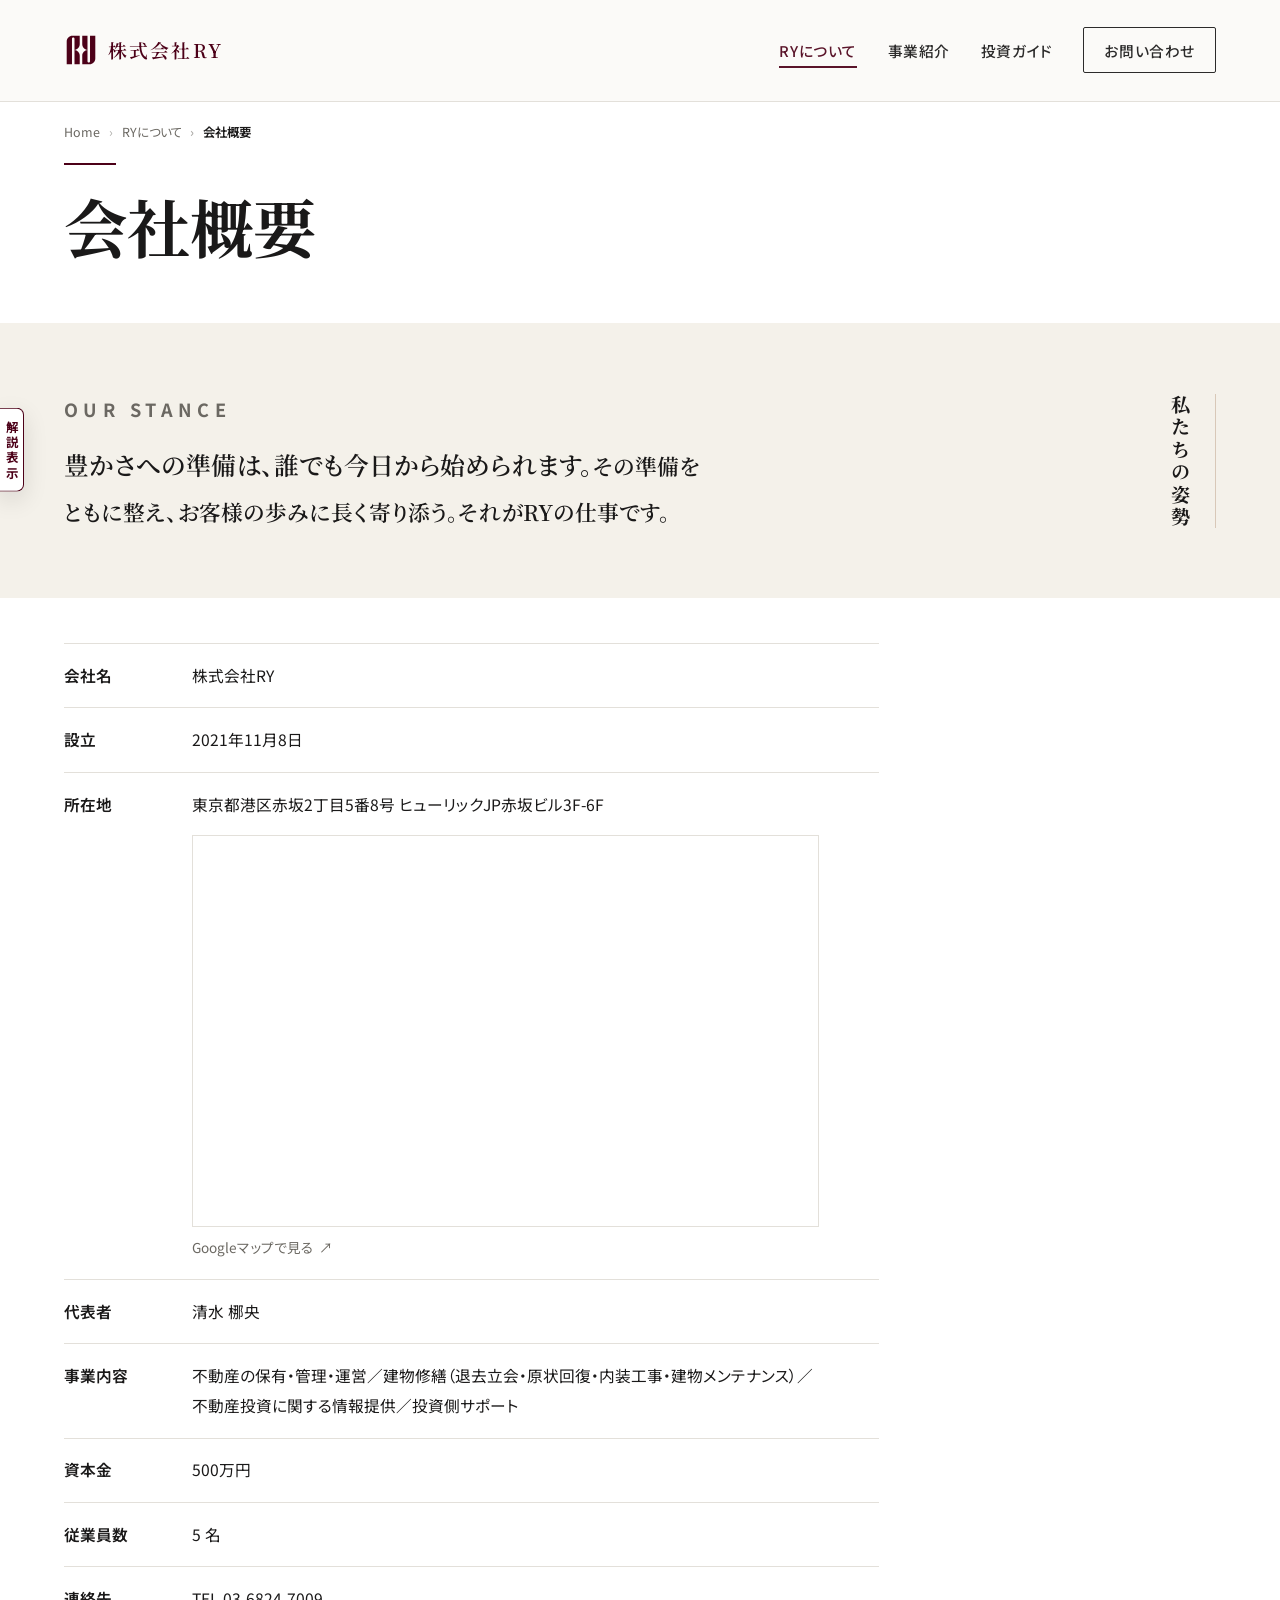
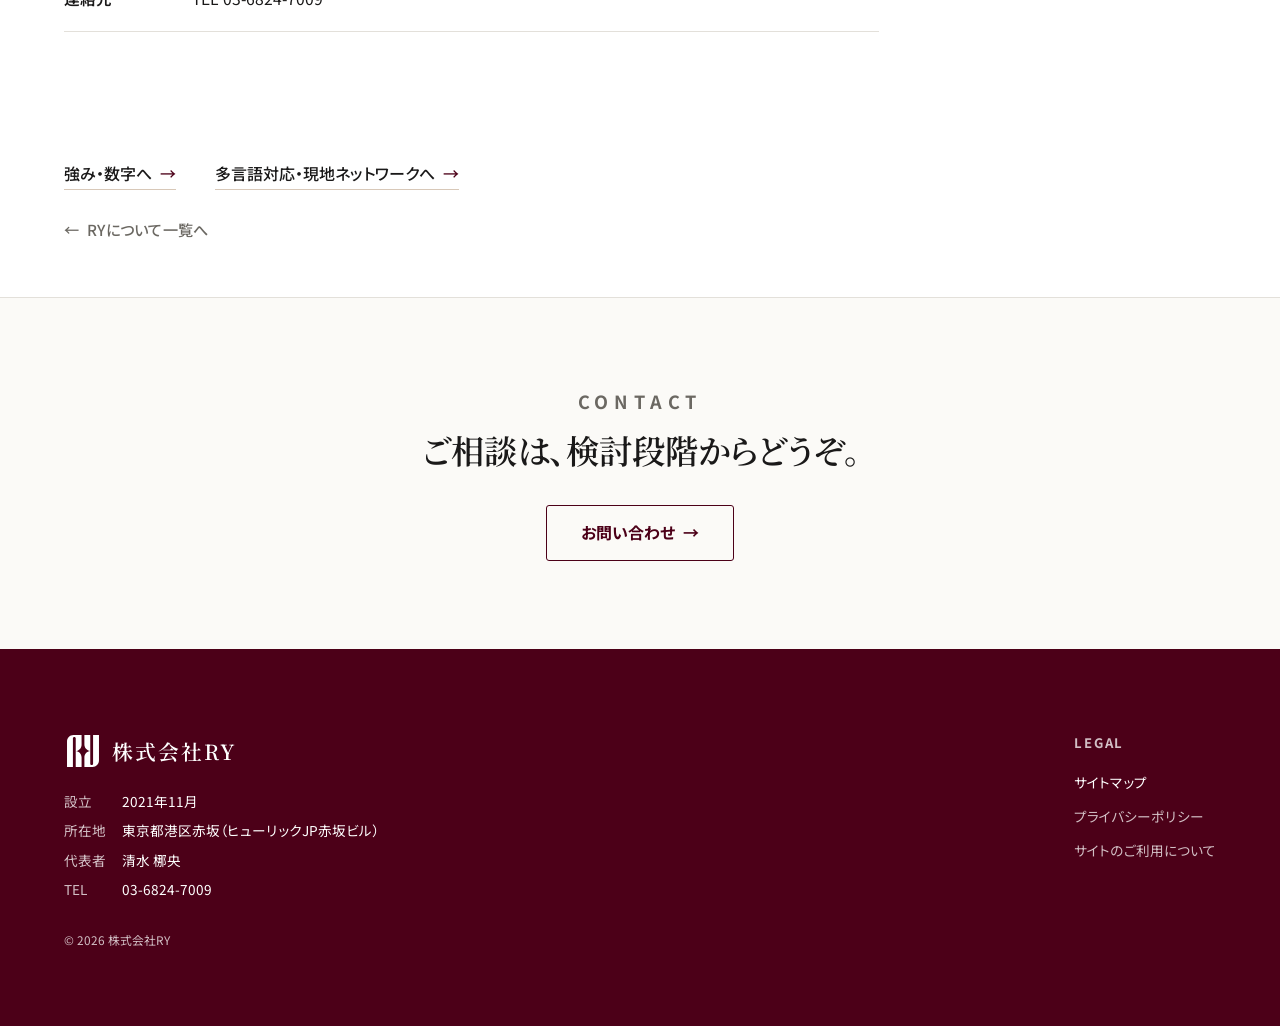
==== commit c0f4b947: "Update mtg_5 website" ====
--- a/about-company.html
+++ b/about-company.html
@@ -130,7 +130,7 @@
             <a class="cinfo-map-link" href="https://www.google.com/maps/search/?api=1&query=%E6%9D%B1%E4%BA%AC%E9%83%BD%E6%B8%AF%E5%8C%BA%E8%B5%A4%E5%9D%822%E4%B8%81%E7%9B%AE5%E7%95%AA8%E5%8F%B7%20%E3%83%92%E3%83%A5%E3%83%BC%E3%83%AA%E3%83%83%E3%82%AFJP%E8%B5%A4%E5%9D%82%E3%83%93%E3%83%AB" target="_blank" rel="noopener">Googleマップで見る<span aria-hidden="true">&#8599;</span></a>
           </td></tr>
           <tr><th scope="row">代表者</th><td>清水 梛央</td></tr>
-          <tr><th scope="row">事業内容</th><td class="jp">不動産の保有・管理・運営／建物修繕（退去立会・原状回復・内装工事・建物メンテナンス）／不動産投資に関する情報提供／海外のお客様の各種手続きサポート</td></tr>
+          <tr><th scope="row">事業内容</th><td class="jp">不動産の保有・管理・運営／建物修繕（退去立会・原状回復・内装工事・建物メンテナンス）／不動産投資に関する情報提供／投資側サポート</td></tr>
           <tr><th scope="row">資本金</th><td>500万円</td></tr>
           <tr><th scope="row">従業員数</th><td>5 名</td></tr>
           <tr><th scope="row">連絡先</th><td><a href="tel:0368247009">TEL 03-6824-7009</a></td></tr>
--- a/assets/shared.css
+++ b/assets/shared.css
@@ -267,7 +267,7 @@
 .l2-back a:hover .a{ transform:translateX(-4px); }   /* 戻り＝左方向・windup なし（前進動勢と区別） */
 
 /* ===== 画像グリッド picker（docmode 専用·生産版で strip）===== */
-.imggrid{ margin-left:6px; min-width:32px; min-height:32px; padding:0 8px; border:1px solid var(--line,#cfcfcf); background:transparent; border-radius:6px; cursor:pointer; font-size:15px; line-height:1; color:inherit; }
+.imggrid{ margin-left:6px; min-width:44px; min-height:44px; padding:0 8px; border:1px solid var(--line,#cfcfcf); background:transparent; border-radius:6px; cursor:pointer; font-size:15px; line-height:1; color:inherit; }
 .imggrid:hover{ background:rgba(0,0,0,.06); }
 .ry-grid[hidden]{ display:none !important; }
 .ry-grid{ position:fixed; inset:0; z-index:99999; display:flex; align-items:center; justify-content:center; }
@@ -280,7 +280,7 @@
 .ry-grid-list{ overflow-y:auto; padding:12px; display:grid; grid-template-columns:repeat(auto-fill,minmax(96px,1fr)); gap:8px; -webkit-overflow-scrolling:touch; }
 .ry-grid-cell{ display:flex; flex-direction:column; gap:3px; padding:3px; border:2px solid transparent; border-radius:8px; background:#fafafa; cursor:pointer; min-height:44px; text-align:left; }
 .ry-grid-cell img{ width:100%; aspect-ratio:4/3; object-fit:cover; border-radius:5px; display:block; background:#eee; }
-.ry-grid-cell span{ font-size:9px; line-height:1.2; color:#8a8a8a; word-break:break-all; max-height:2.4em; overflow:hidden; }
+.ry-grid-cell span{ font-size:10px; line-height:1.2; color:#8a8a8a; word-break:break-all; max-height:2.4em; overflow:hidden; }
 .ry-grid-cell:hover{ background:#f0eef0; }
 .ry-grid-cell.on{ border-color:var(--brand,#4C0018); background:#fff; }
 .ry-grid-cell.on span{ color:var(--brand,#4C0018); font-weight:700; }
@@ -288,6 +288,6 @@
 @media (max-width:480px){
   .ry-grid-box{ width:100vw; max-height:100dvh; height:100dvh; border-radius:0; }
   .ry-grid-list{ grid-template-columns:repeat(auto-fill,minmax(84px,1fr)); gap:6px; padding:10px; }
-  .ry-grid-cell span{ font-size:8px; }
+  .ry-grid-cell span{ font-size:10px; }
   .ry-grid-x{ width:44px; height:44px; }
 }
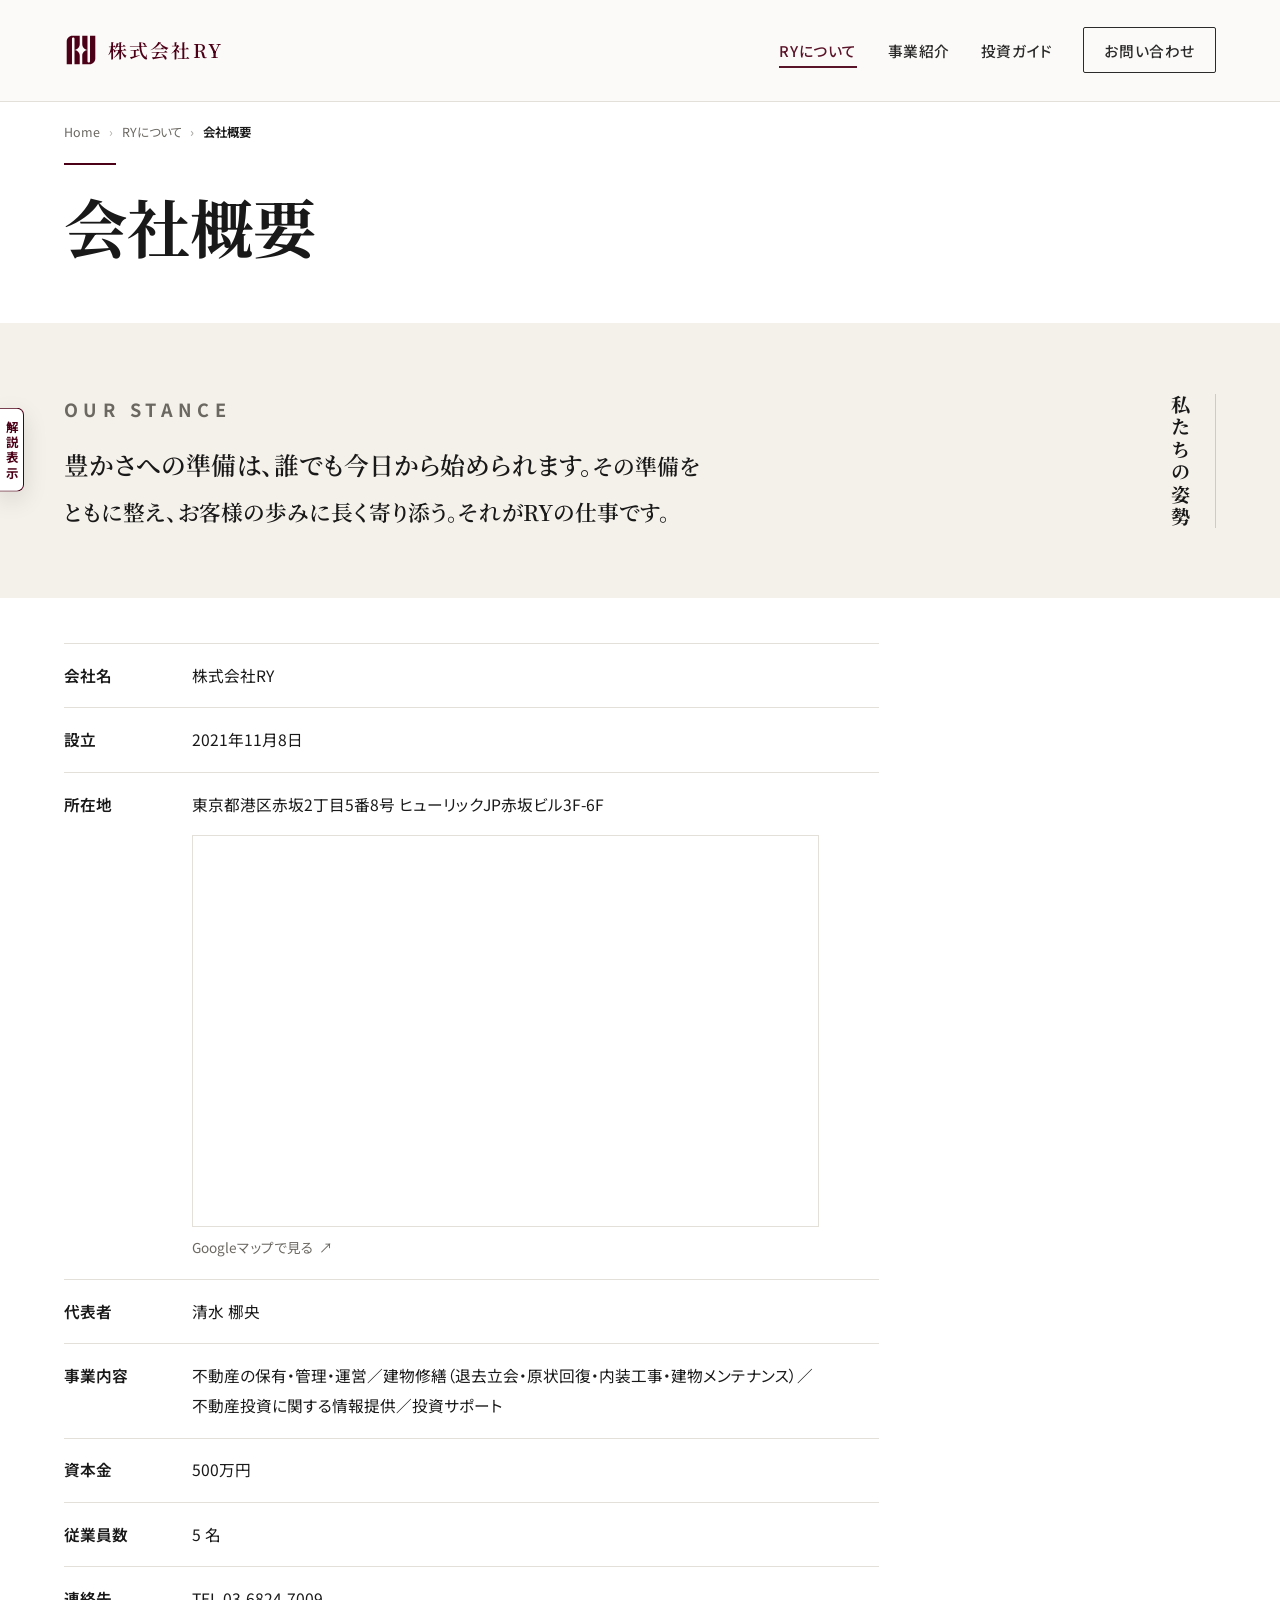
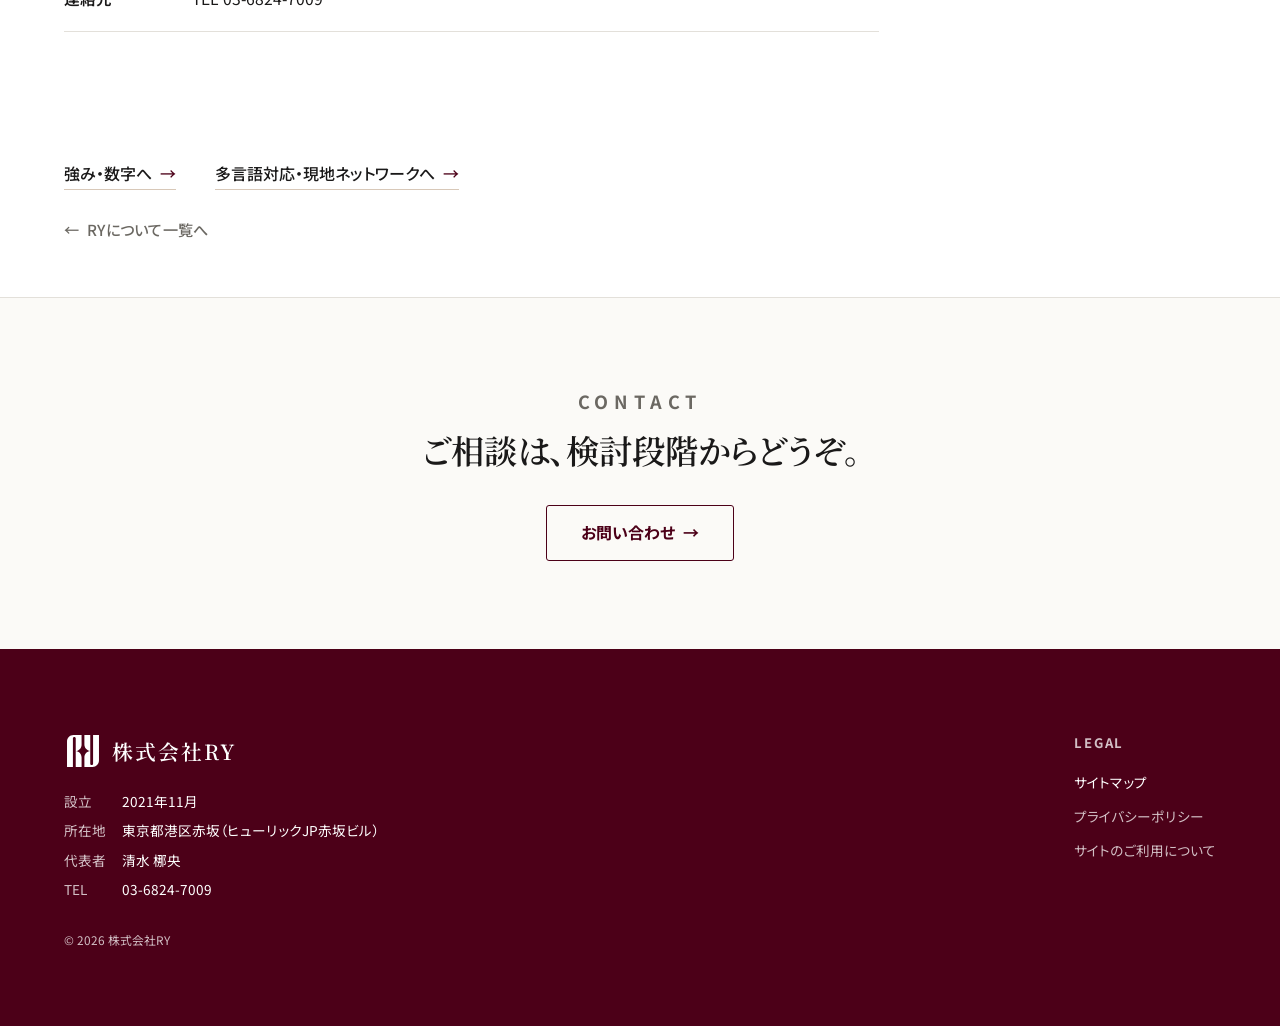
==== commit e1c97dc3: "Synchronize mtg_5 website" ====
--- a/about-company.html
+++ b/about-company.html
@@ -130,7 +130,7 @@
             <a class="cinfo-map-link" href="https://www.google.com/maps/search/?api=1&query=%E6%9D%B1%E4%BA%AC%E9%83%BD%E6%B8%AF%E5%8C%BA%E8%B5%A4%E5%9D%822%E4%B8%81%E7%9B%AE5%E7%95%AA8%E5%8F%B7%20%E3%83%92%E3%83%A5%E3%83%BC%E3%83%AA%E3%83%83%E3%82%AFJP%E8%B5%A4%E5%9D%82%E3%83%93%E3%83%AB" target="_blank" rel="noopener">Googleマップで見る<span aria-hidden="true">&#8599;</span></a>
           </td></tr>
           <tr><th scope="row">代表者</th><td>清水 梛央</td></tr>
-          <tr><th scope="row">事業内容</th><td class="jp">不動産の保有・管理・運営／建物修繕（退去立会・原状回復・内装工事・建物メンテナンス）／不動産投資に関する情報提供／投資側サポート</td></tr>
+          <tr><th scope="row">事業内容</th><td class="jp">不動産の保有・管理・運営／建物修繕（退去立会・原状回復・内装工事・建物メンテナンス）／不動産投資に関する情報提供／投資サポート</td></tr>
           <tr><th scope="row">資本金</th><td>500万円</td></tr>
           <tr><th scope="row">従業員数</th><td>5 名</td></tr>
           <tr><th scope="row">連絡先</th><td><a href="tel:0368247009">TEL 03-6824-7009</a></td></tr>
--- a/assets/shared.css
+++ b/assets/shared.css
@@ -112,7 +112,7 @@
 .to-top.show{ opacity:1; transform:none; pointer-events:auto; }
 .to-top:hover{ background:var(--brand); color:#fff; }
 .to-top svg{ width:20px; height:20px; transition:transform var(--dur-base) var(--ease); } .to-top:hover svg{ transform:translateY(-3px); }
-@media (max-width:760px){ .to-top{ bottom:clamp(4.5rem,30vh,20rem); } }   /* 手机：偏中下（拇指可达）·桌面は貼角 */
+@media (max-width:760px){ .to-top{ bottom:clamp(2.75rem,10.5vh,7rem); } }   /* 手机：下寄せ（PM 260717：旧 30vh 碍事 → 下移至約 35%＝10.5vh·截图未達·待 PM 実機確認）·桌面は貼角 */
 
 /* 解説 page3：板块ごと ◀ ▶ 換図 */
 .imgseg{ display:flex; align-items:center; gap:.5rem; }
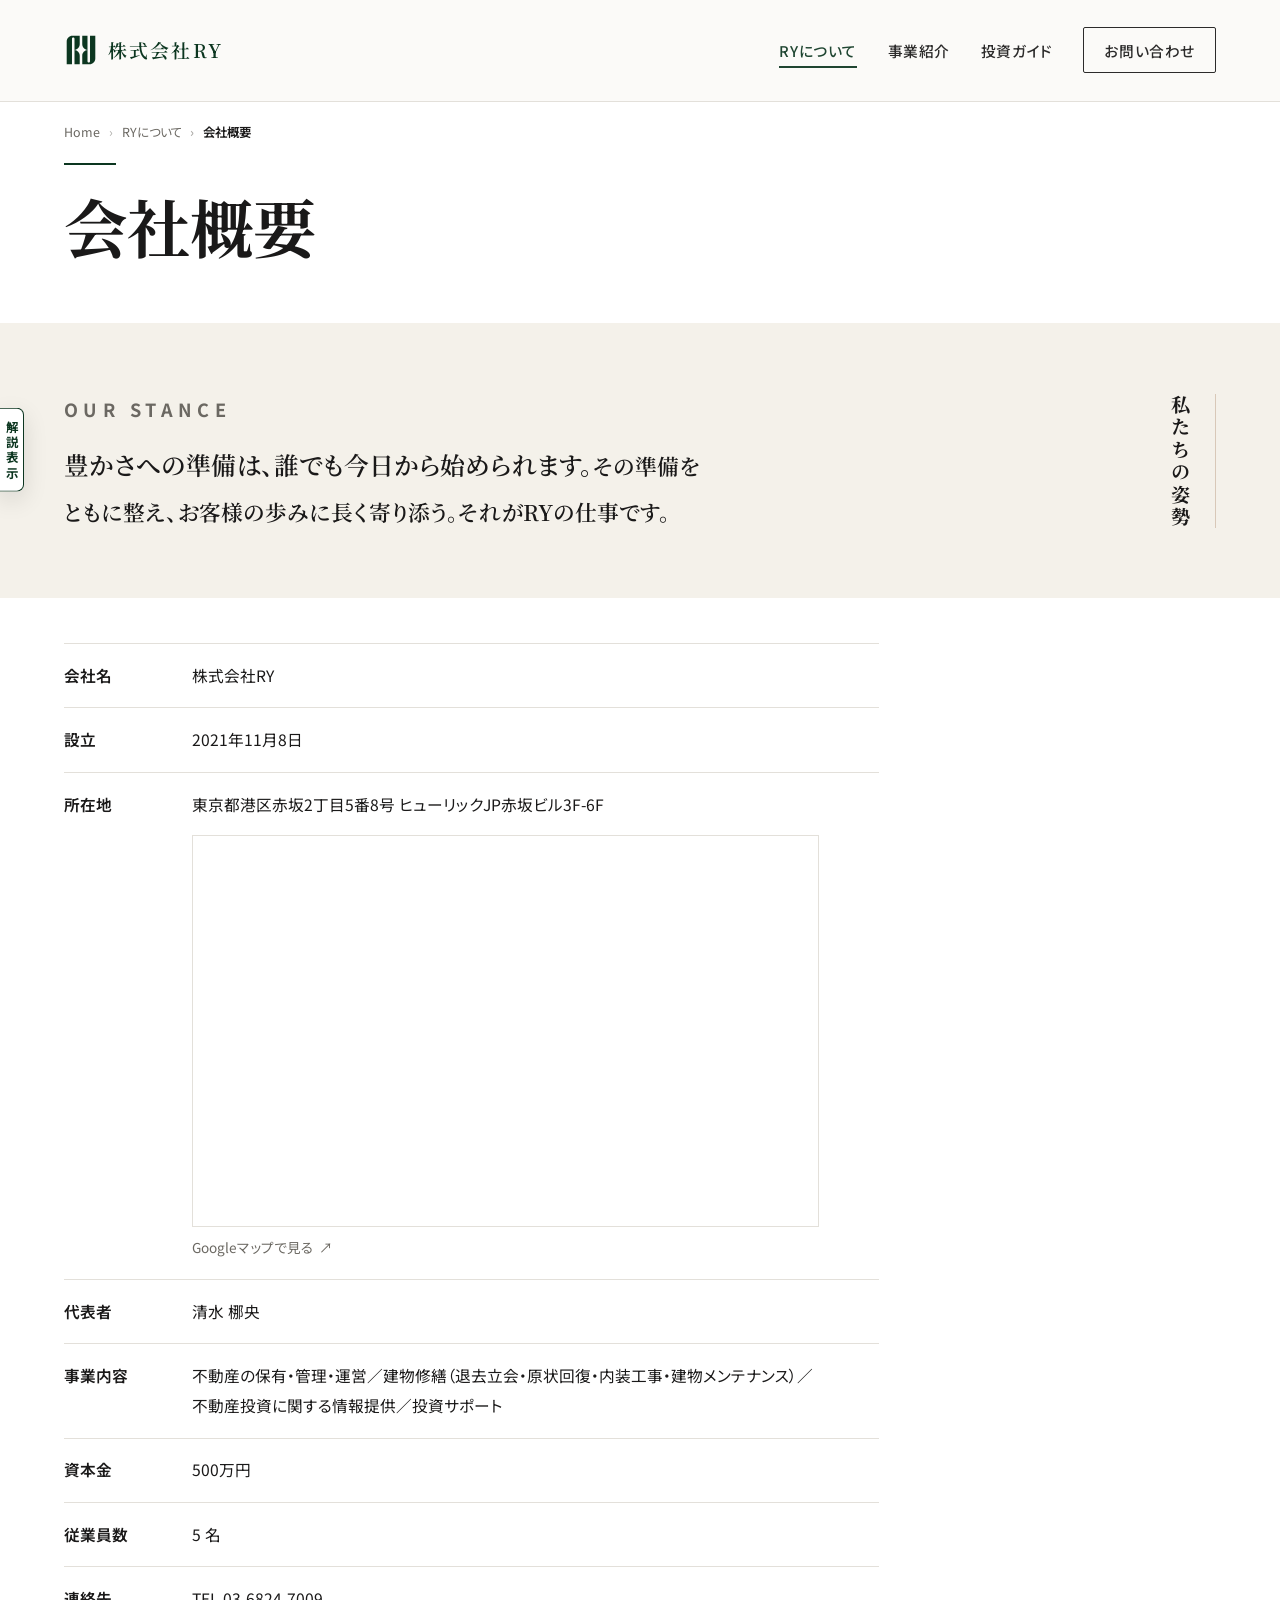
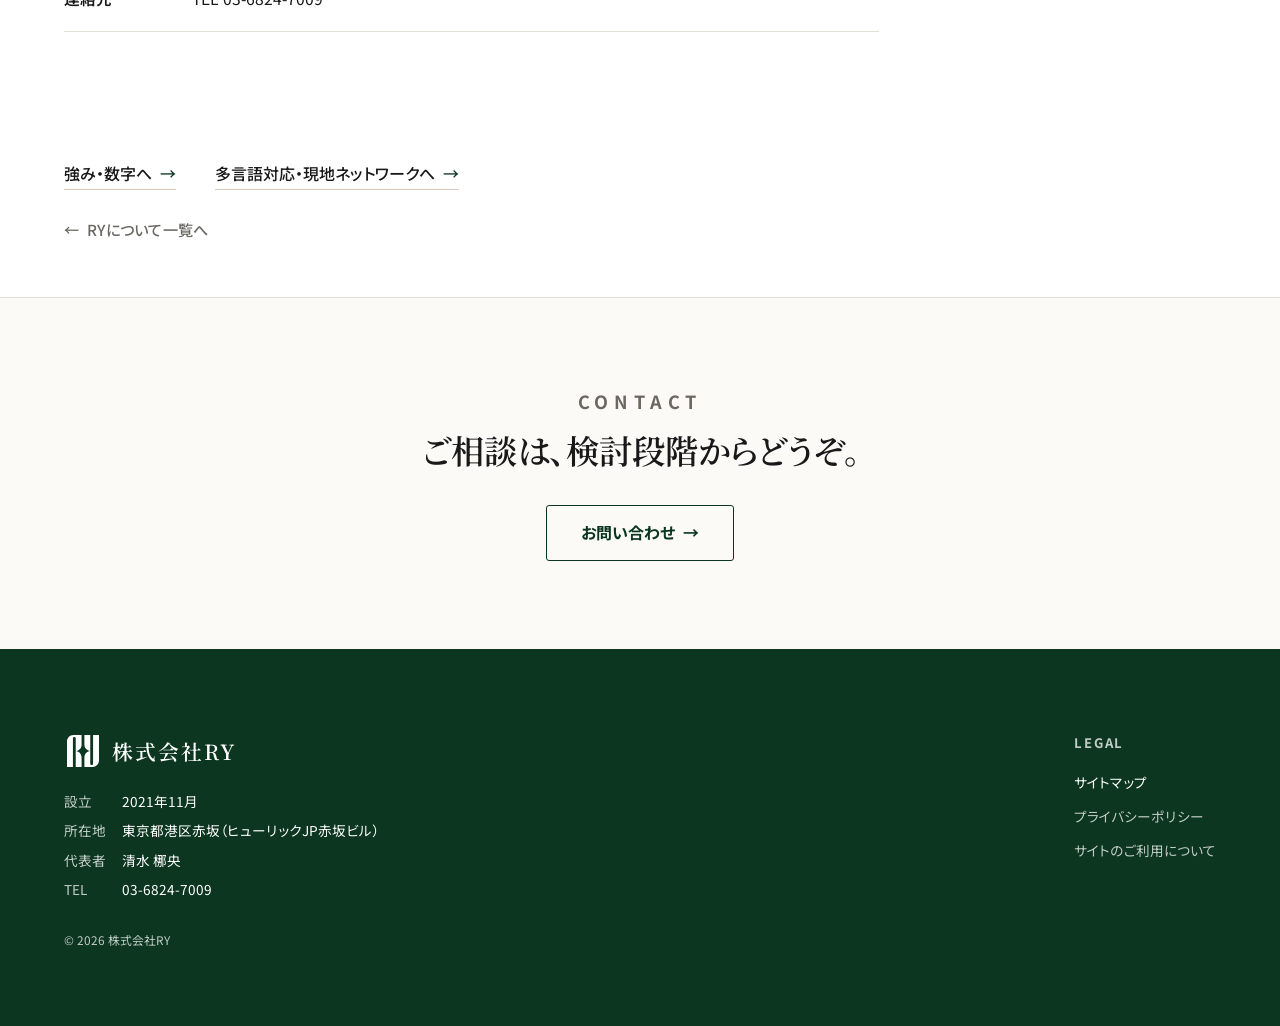
==== commit bc2e1210: "Synchronize mtg_5 website" ====
--- a/about-company.html
+++ b/about-company.html
@@ -66,7 +66,7 @@
 </style>
 <script>document.documentElement.classList.add('jsm');</script>
 </head>
-<body class="l2-page" data-nav="solid" data-palette="burgundy" data-sv="2">
+<body class="l2-page" data-nav="solid" data-palette="deep" data-sv="2">
 
 <!-- 頁固有：解説モードの中身（shared.js が共通壳へ展開。palette 組＝共通側単一ソース）
      本頁の解説モード＝2 機能のみ：① 姿勢（版面 3 × 文 5・mtg5 選定用）② テーマカラー切替 -->
--- a/assets/tokens.css
+++ b/assets/tokens.css
@@ -5,7 +5,7 @@
    規約：組件内 hardcode 禁止・色/字/間距/動効値は必ず var(--token) 経由
    ============================================================ */
 :root{
-  --brand:#4C0018; --brand-rgb:76,0,24; --accent-warm:#D8C8B8; --warm:#FBFAF7; --warm2:#F4F1EA; --white:#fff;
+  --brand:#0C3620; --brand-rgb:12,54,32; /* 260717 PM：既定＝deep（ディープグリーン·社長 mtg5 選定）·旧既定 burgundy は下記 data-palette 覆盖に存置 */ --accent-warm:#D8C8B8; --warm:#FBFAF7; --warm2:#F4F1EA; --white:#fff;
   --ink:#1A1919; --ink-strong:#141110; --ink2:#6B6862; --bd:#E3E0DA; --ease:cubic-bezier(.22,.61,.36,1);
   --serif:'Noto Serif JP',serif; --sans:'Noto Sans JP',sans-serif; --ts:1.18;
   --fs-section:calc(clamp(2.4rem,4.2vw,3.7rem)*var(--ts));
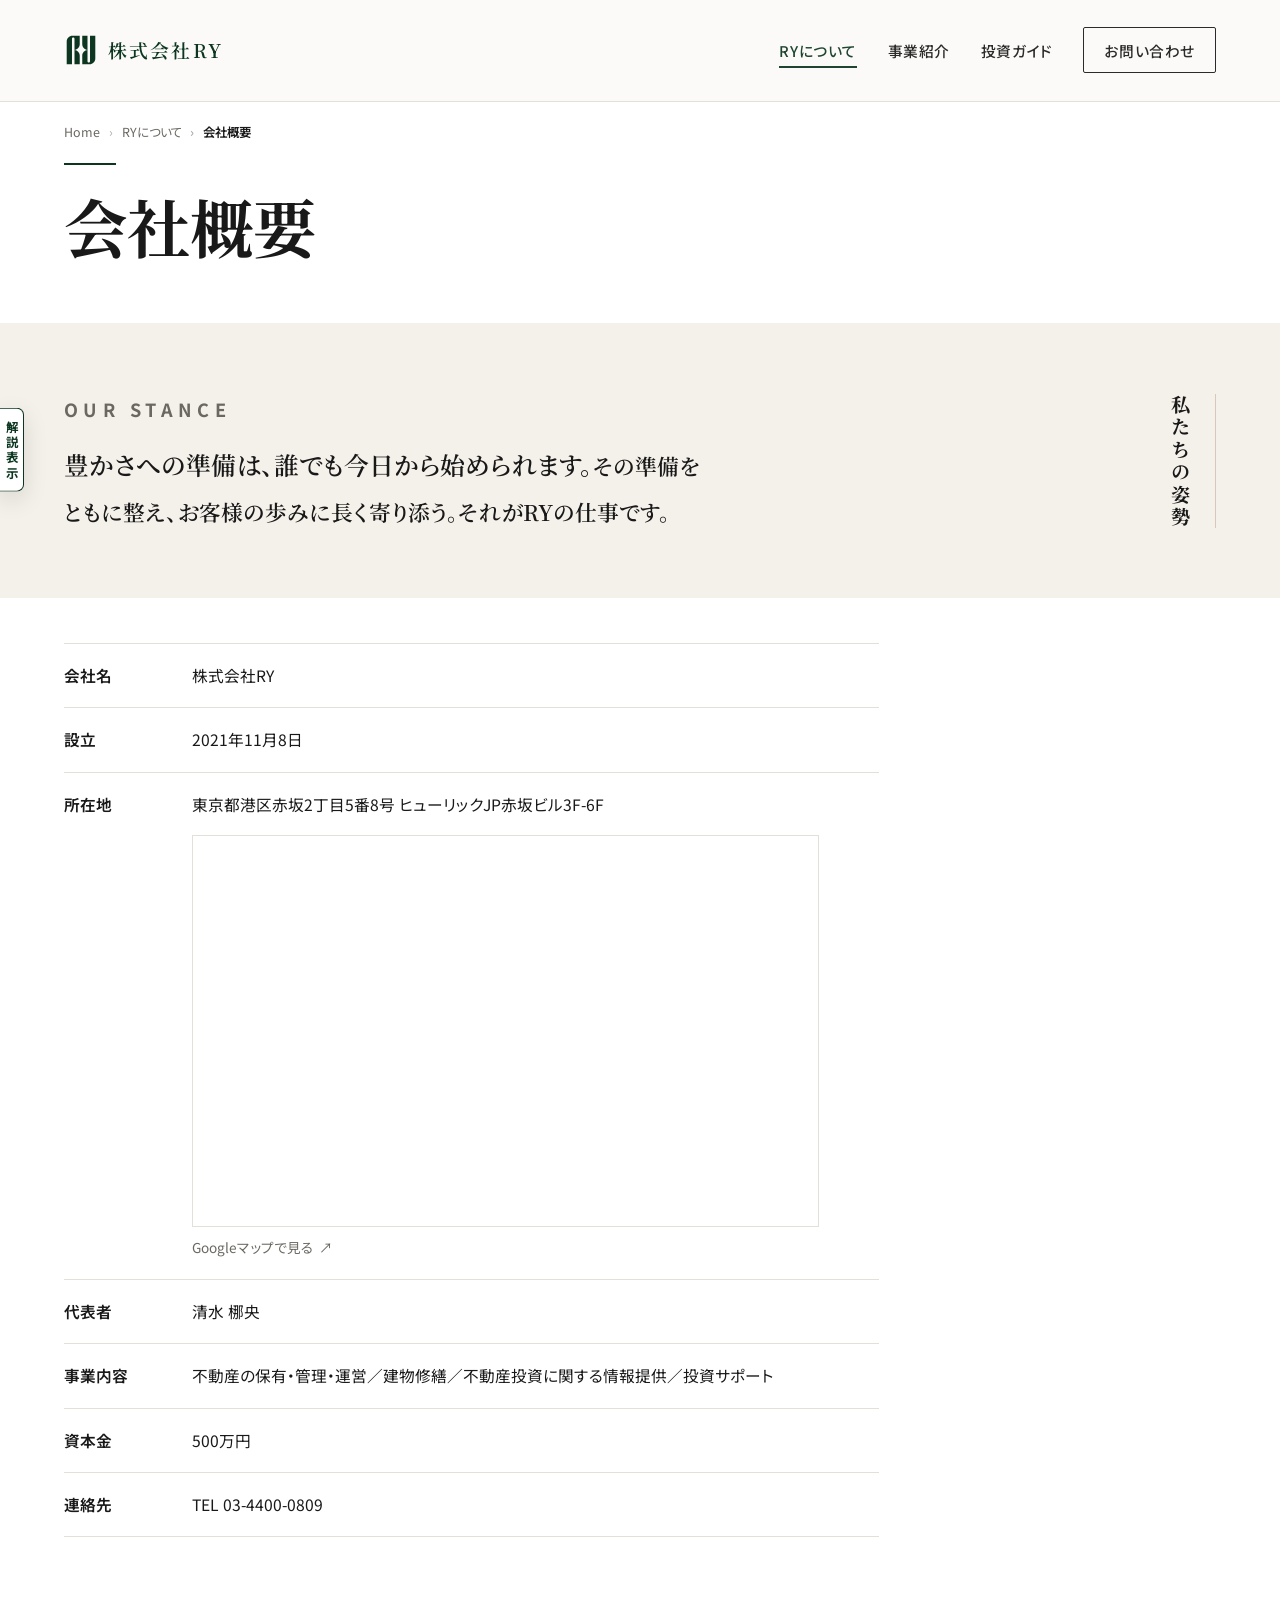
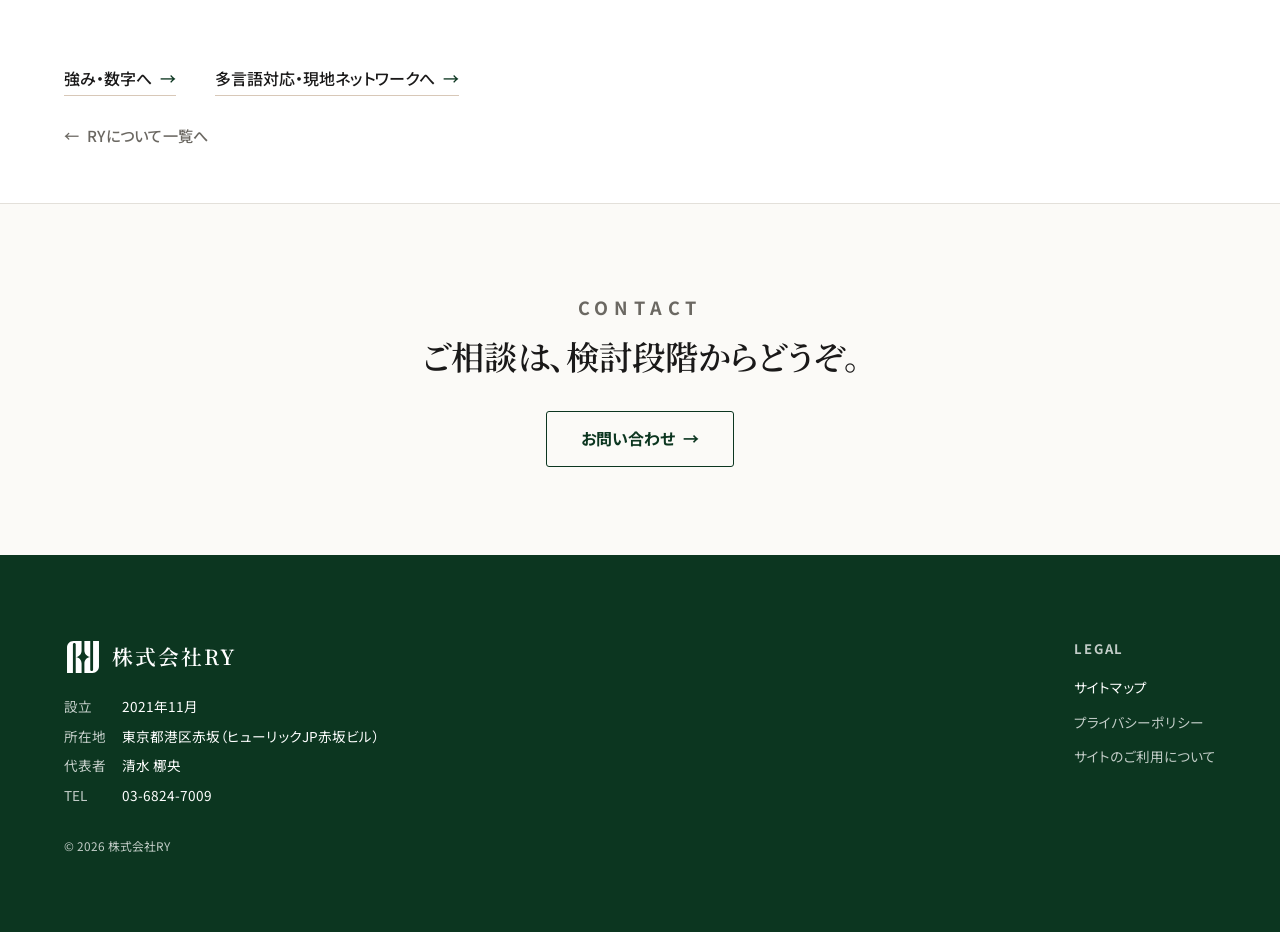
==== commit 61337d9d: "Update mtg_6 website" ====
--- a/about-company.html
+++ b/about-company.html
@@ -10,35 +10,31 @@
   L2 新設（2026-07-13）：会社概要（生産 slug＝/ja/about/company・IA-v2 §1）・評審集命名規約＝「親-子.html」
   ・共通分（token/NAV/抽屉/footer/解説モード/reveal）＝assets/ 参照（本頁は頁固有分のみ）
   ・L2 共通骨架（l2-hero／crumb パンくず／l2-back 戻り・親 L1 標示＝aria-current="true"）＝assets 側「L2 共通」区（2026-07-13 新設）
-  ・私たちの姿勢＝mtg_4/index.html 姿勢段より 3 排版（中央/左·縦組/右·軸・既定 左·縦組）を逐字移設。
+  ・私たちの姿勢＝版面 **左·縦組 確定（mtg5 選定・260717 PM）**——落選 2 排版（中央/右·軸）CSS・markup・picker＝strip 済。
     文字池＝第3世代 S1–S5（content 別紙①・逐字・暫定 S5）——旧第2世代文字列は不搬（mtg4 全廃・墓碑）。
     旧 on/off トグル廃（常設格上げ＝mtg4 社長指定）・旧 stancebg トグル廃→背景固定 --warm2（サブ背景＝区块交替用途・PM 承認）。
-  ・会社情報＝content 2 会社概要（2026-07-13 版）逐字。許認可＝行を設けない（content 3）・売上高＝V1 不載（PM 07-12）。
+  ・会社情報＝content 2 会社概要（2026-07-13 版）基。260717 PM 指示＝建物修繕の括弧内詳細・従業員数行を非表示（content 側同期＝PM→content）。許認可＝行を設けない（content 3）・売上高＝V1 不載（PM 07-12）。
   ・所在地行に Google マップ埋め込み（PM 拍板 2026-07-13・lazy・hairline 枠＝mtg_5 語彙・下に外部リンク兜底）。
     ピン＝q=住所 の検索埋め込み——ズレる場合は Google マップ「共有→地図を埋め込む」生成の公式 iframe src へ差替
     （生産期 build も公式串推奨）。合规＝外部送信規律／プライバシーポリシー記載→公開前専門家確認（sync 時 content へ注記）。
-  ・mtg5 選定後 strip＝落選 2 排版 CSS＋落選 4 文＋姿勢 picker（dock page1）。
+  ・mtg5 選定後 strip 残＝落選 4 文＋姿勢文 picker（dock page1）〔落選 2 排版＝260717 済〕。
   ・file:// 直開き可・JS 無効時＝共通 chrome 非表示＋姿勢は S5 静的表示（評審用の既知制約）
 ============================================================ -->
 <link rel="stylesheet" href="assets/tokens.css">
 <link rel="stylesheet" href="assets/shared.css">
 <style>
 /* ==================== 頁固有様式（会社概要/L2 のみ）====================
-   共通分＝assets/ に分離済（頭注参照）。以下は本頁固有：① 私たちの姿勢（3 排版・mtg_4 より値不変更で移設）
+   共通分＝assets/ に分離済（頭注参照）。以下は本頁固有：① 私たちの姿勢（版面＝左·縦組 確定）
    ② 会社情報表 cinfo-tbl。 */
 
-/* —— ① 私たちの姿勢（3案・mtg_4 姿勢段より逐字移設・値不変更／変更点＝背景のみ固定 --warm2〔頭注〕）—— */
+/* —— ① 私たちの姿勢（版面＝左·縦組 確定〔mtg5 選定 260717〕・値＝mtg_4 移設値のまま／落選 2 排版（中央/右·軸）＝strip 済・背景固定 --warm2〔頭注〕）—— */
 .stance{ background:var(--warm2); }
-.stance-stage{ display:grid; align-items:start; margin-top:.4rem; }
+.stance-stage{ display:grid; grid-template-columns:minmax(0,40em) auto; gap:clamp(1.6rem,4vw,4rem); justify-content:space-between; align-items:start; margin-top:.4rem; }
+.para-wrap{ max-width:40em; }
 .lbl{ font-size:var(--fs-eyebrow); font-weight:700; letter-spacing:.3em; text-transform:uppercase; color:var(--ink2); margin:0 0 .9rem; }
 .para{ font-family:var(--serif); font-weight:600; font-size:clamp(1.15rem,1.7vw,1.5rem); line-height:2.05; color:var(--ink); margin:0; } .para .big{ font-size:1.14em; }
-.v-tate,.v-rail{ font-family:var(--serif); }
-.v-tate{ writing-mode:vertical-rl; font-weight:700; font-size:clamp(1.1rem,1.5vw,1.45rem); line-height:1.95; letter-spacing:.18em; color:var(--ink); border-right:1px solid var(--accent-warm); padding-right:1rem; max-height:14em; justify-self:end; }
-.v-rail{ writing-mode:vertical-rl; font-size:var(--fs-eyebrow); font-weight:700; letter-spacing:.32em; color:var(--ink2); border-left:1px solid var(--bd); padding-left:.8rem; }
-body[data-sv="1"] .stance-stage{ grid-template-columns:1fr; } body[data-sv="1"] .para-wrap{ max-width:30em; margin-inline:auto; text-align:center; } body[data-sv="1"] .v-tate,body[data-sv="1"] .v-rail{ display:none; }
-body[data-sv="2"] .stance-stage{ grid-template-columns:minmax(0,40em) auto; gap:clamp(1.6rem,4vw,4rem); justify-content:space-between; } body[data-sv="2"] .para-wrap{ max-width:40em; } body[data-sv="2"] .v-rail{ display:none; }
-body[data-sv="3"] .stance-stage{ grid-template-columns:auto minmax(0,42em); gap:clamp(1.4rem,4vw,3.2rem); } body[data-sv="3"] .para-wrap{ max-width:42em; } body[data-sv="3"] .v-tate{ display:none; }
-@media (max-width:820px){ .stance-stage{ grid-template-columns:1fr !important; } .v-tate,.v-rail{ display:none !important; } .para-wrap{ max-width:none !important; text-align:left !important; margin:0 !important; } }
+.v-tate{ font-family:var(--serif); writing-mode:vertical-rl; font-weight:700; font-size:clamp(1.1rem,1.5vw,1.45rem); line-height:1.95; letter-spacing:.18em; color:var(--ink); border-right:1px solid var(--accent-warm); padding-right:1rem; max-height:14em; justify-self:end; }
+@media (max-width:820px){ .stance-stage{ grid-template-columns:1fr; } .v-tate{ display:none; } .para-wrap{ max-width:none; } }
 
 /* —— ② 会社情報表（惯例式 2 列・hairline＝内容内部構造線〔line-free 対象外・Tokens 12.5〕・
       th 幅＝内容 shrink〔width:1%+nowrap・固定 px 不使用＝多語言弾性〕）—— */
@@ -66,16 +62,15 @@
 </style>
 <script>document.documentElement.classList.add('jsm');</script>
 </head>
-<body class="l2-page" data-nav="solid" data-palette="deep" data-sv="2">
+<body class="l2-page" data-nav="solid" data-palette="deep">
 
 <!-- 頁固有：解説モードの中身（shared.js が共通壳へ展開。palette 組＝共通側単一ソース）
-     本頁の解説モード＝2 機能のみ：① 姿勢（版面 3 × 文 5・mtg5 選定用）② テーマカラー切替 -->
+     本頁の解説モード＝2 機能のみ：① 姿勢 文（池5・mtg5 選定用／版面＝確定済）② テーマカラー切替 -->
 <template id="ry-dm-content">
   <div class="dm-nav" role="group" aria-label="ページ切替"><button data-page="1" aria-pressed="true" aria-label="1ページ目 姿勢">1</button><button data-page="2" aria-label="2ページ目 配色">2</button></div>
   <div class="dm-page" data-page="1">
-    <div class="dm-grp"><span class="dm-lbl">姿勢 版面（3案・mtg5 選定）</span><div class="seg" role="group" aria-label="姿勢 版面"><button data-sv="1">中央</button><button data-sv="2" aria-pressed="true">左·縦組</button><button data-sv="3">右·軸</button></div></div>
     <div class="dm-grp"><span class="dm-lbl">姿勢 文（池5・別紙①・mtg5 選定）</span><div class="seg" role="group" aria-label="姿勢 文"><button data-st="1">S1</button><button data-st="2">S2</button><button data-st="3">S3</button><button data-st="4">S4</button><button data-st="5" aria-pressed="true">S5</button></div></div>
-    <div class="dm-now">版面 × 文＝<b>自由組合</b>（catch とも綁定なし・mtg4）。暫定＝左·縦組 × S5【仮】。<b>S1/S2/S4＝amber</b>（利益直結系）——選定組合は公開前に行政書士・弁護士確認、amber は最高審級（content 別紙①）。</div>
+    <div class="dm-now">版面＝<b>左·縦組（mtg5 確定・260717）</b>。文＝池5より選定（catch と綁定なし・mtg4）・暫定 S5【仮】。<b>S1/S2/S4＝amber</b>（利益直結系）——選定文は公開前に行政書士・弁護士確認、amber は最高審級（content 別紙①）。</div>
   </div>
   <div class="dm-page" data-page="2" hidden>
 <!--RY:PALETTE-->
@@ -104,11 +99,10 @@
     </div>
   </section>
 
-  <!-- ① 私たちの姿勢（会社概要 常設＝mtg4 社長指定・3 排版＝mtg_4 より移設・文＝S1–S5 池・暫定 S5）-->
+  <!-- ① 私たちの姿勢（会社概要 常設＝mtg4 社長指定・版面＝左·縦組 確定〔mtg5・260717〕・文＝S1–S5 池・暫定 S5）-->
   <section class="stance" id="stance">
     <div class="wrap reveal">
       <div class="stance-stage">
-        <div class="v-rail">私たちの姿勢</div>
         <div class="para-wrap">
           <p class="lbl">Our Stance</p>
           <p class="para jp" id="stancePara"><span class="big">豊かさへの準備は、誰でも今日から始められます。</span>その準備をともに整え、お客様の歩みに長く寄り添う。<span class="np">それがRYの仕事です。</span></p>
@@ -130,13 +124,12 @@
             <a class="cinfo-map-link" href="https://www.google.com/maps/search/?api=1&query=%E6%9D%B1%E4%BA%AC%E9%83%BD%E6%B8%AF%E5%8C%BA%E8%B5%A4%E5%9D%822%E4%B8%81%E7%9B%AE5%E7%95%AA8%E5%8F%B7%20%E3%83%92%E3%83%A5%E3%83%BC%E3%83%AA%E3%83%83%E3%82%AFJP%E8%B5%A4%E5%9D%82%E3%83%93%E3%83%AB" target="_blank" rel="noopener">Googleマップで見る<span aria-hidden="true">&#8599;</span></a>
           </td></tr>
           <tr><th scope="row">代表者</th><td>清水 梛央</td></tr>
-          <tr><th scope="row">事業内容</th><td class="jp">不動産の保有・管理・運営／建物修繕（退去立会・原状回復・内装工事・建物メンテナンス）／不動産投資に関する情報提供／投資サポート</td></tr>
+          <tr><th scope="row">事業内容</th><td class="jp">不動産の保有・管理・運営／建物修繕／不動産投資に関する情報提供／投資サポート</td></tr>
           <tr><th scope="row">資本金</th><td>500万円</td></tr>
-          <tr><th scope="row">従業員数</th><td>5 名</td></tr>
-          <tr><th scope="row">連絡先</th><td><a href="tel:0368247009">TEL 03-6824-7009</a></td></tr>
+          <tr><th scope="row">連絡先</th><td><a href="tel:0344000809">TEL 03-4400-0809</a></td></tr>
         </tbody>
       </table>
-      <p class="asy-note"><b>会社情報</b>：値源＝content 2 会社概要（2026-07-13 版・事業内容行含む・逐字）。<span class="arr">⚠</span> 許認可＝未取得のため<b>行を設けない</b>（content 3）／売上高＝V1 不載（PM 2026-07-12）／連絡先＝tap-to-call。表の hairline＝内容内部の構造線（line-free 対象外）。地図＝Google 埋め込み（lazy・PM 拍板 07-13）——<b>外部送信規律・プライバシーポリシー記載＝公開前専門家確認</b>（sync 時 content へ注記）／オフライン・遮断時は空枠＝予期／ピンずれ時＝頁頭注の差替手順。</p>
+      <p class="asy-note"><b>会社情報</b>：値源＝content 2 会社概要（2026-07-13 版）基——<b>260717 PM 指示＝建物修繕の括弧内詳細・従業員数行 非表示</b>（content 側同期＝PM→content）。<span class="arr">⚠</span> 許認可＝未取得のため<b>行を設けない</b>（content 3）／売上高＝V1 不載（PM 2026-07-12）／連絡先＝tap-to-call。表の hairline＝内容内部の構造線（line-free 対象外）。地図＝Google 埋め込み（lazy・PM 拍板 07-13）——<b>外部送信規律・プライバシーポリシー記載＝公開前専門家確認</b>（sync 時 content へ注記）／オフライン・遮断時は空枠＝予期／ピンずれ時＝頁頭注の差替手順。</p>
     </div>
   </section>
 
@@ -168,10 +161,9 @@
 <script>RY.mountFooter();RY.init();</script>
 
 <script>
-/* ===== 頁固有（L2 会社概要）：姿勢 版面（data-sv）＋ 姿勢文 池（S1–S5・content 別紙① 逐字）＋ reveal ===== */
+/* ===== 頁固有（L2 会社概要）：姿勢文 池（S1–S5・content 別紙① 逐字・版面＝左·縦組 確定 260717）＋ reveal ===== */
 (function(){
   "use strict";
-  var body=document.body;
   var para=document.getElementById("stancePara");
   /* 姿勢池（第3世代・content 別紙① 逐字。.big＝第一文の視覚強調・.np＝結句の禁則保護——文字は不変更） */
   var ST={
@@ -181,7 +173,6 @@
     "4":'<span class="big">生まれや才能ではなく、準備から。</span>お客様が一歩ずつ豊かさへ向かうこと——その歩みを支えることが、RYの価値であり、<span class="np">利益です。</span>',
     "5":'<span class="big">豊かさへの準備は、誰でも今日から始められます。</span>その準備をともに整え、お客様の歩みに長く寄り添う。<span class="np">それがRYの仕事です。</span>'
   };
-  RY.group(".dm-panel [data-sv]",function(b){ body.dataset.sv=b.dataset.sv; });
   RY.group(".dm-panel [data-st]",function(b){ para.innerHTML=ST[b.dataset.st]; });
   RY.reveal([".reveal"]);
 })();
--- a/assets/shared.css
+++ b/assets/shared.css
@@ -253,7 +253,7 @@
 .rel a:hover .a{ transform:translateX(4px); }
 /* 淡出線 divider ＋ 偏移輪郭線框 ＝ 全站単一 L2 组件（07-15 統一·旧 .chp::after / .nw-div / .nw-*-ph::after を集約）*/
 .ry-divider{ width:min(50%,540px); height:1px; margin-inline:auto; background:linear-gradient(90deg, transparent, rgba(var(--brand-rgb),.32) 28%, rgba(var(--brand-rgb),.32) 72%, transparent); }
-body[data-line="none"] .ry-divider{ display:none; }
+/* body[data-line] 区切り切替機構＝260720 strip（淡出線 確定・about-strengths）——規則撤去 */
 .ry-frame{ position:relative; z-index:0; }
 .ry-frame img{ display:block; width:100%; aspect-ratio:4/3; object-fit:cover; }
 .ry-frame::after{ content:""; position:absolute; inset:0; border:3px solid var(--brand); pointer-events:none; z-index:-1; transform:translate(4%,-4%); }
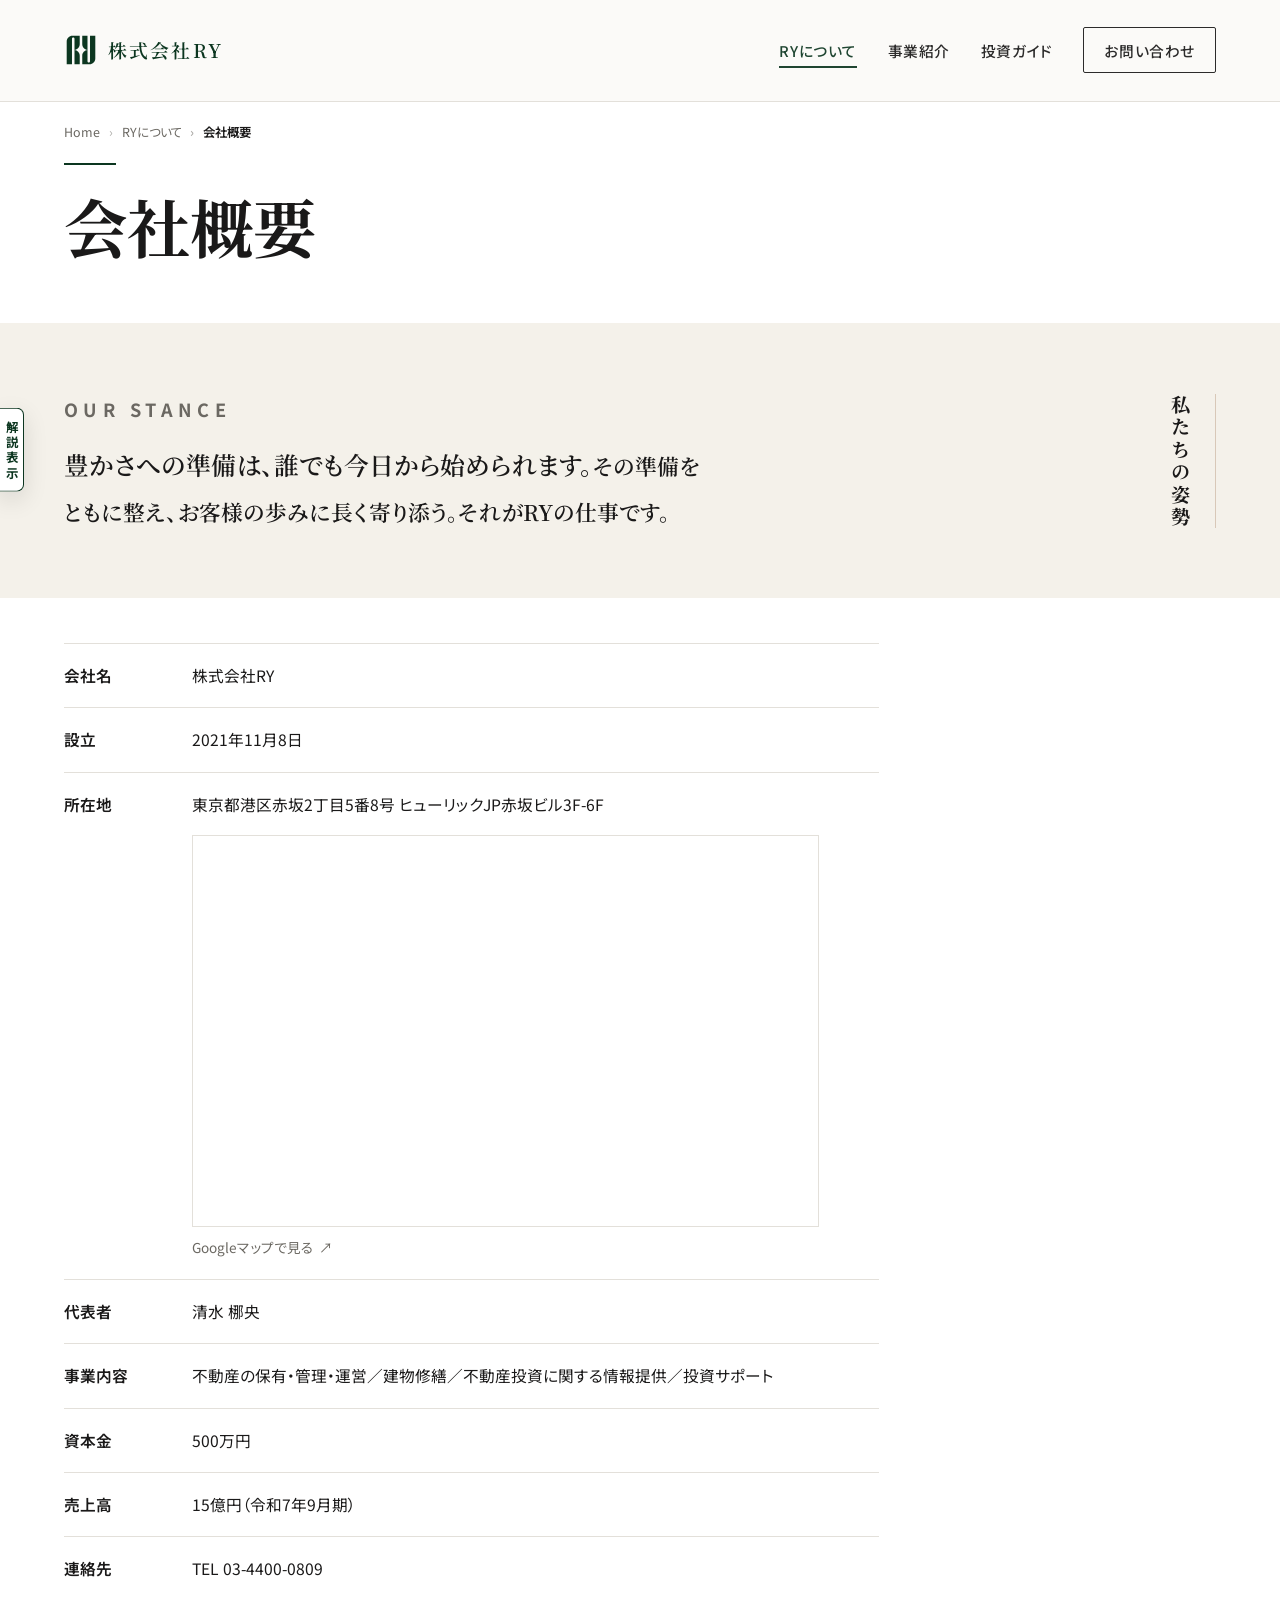
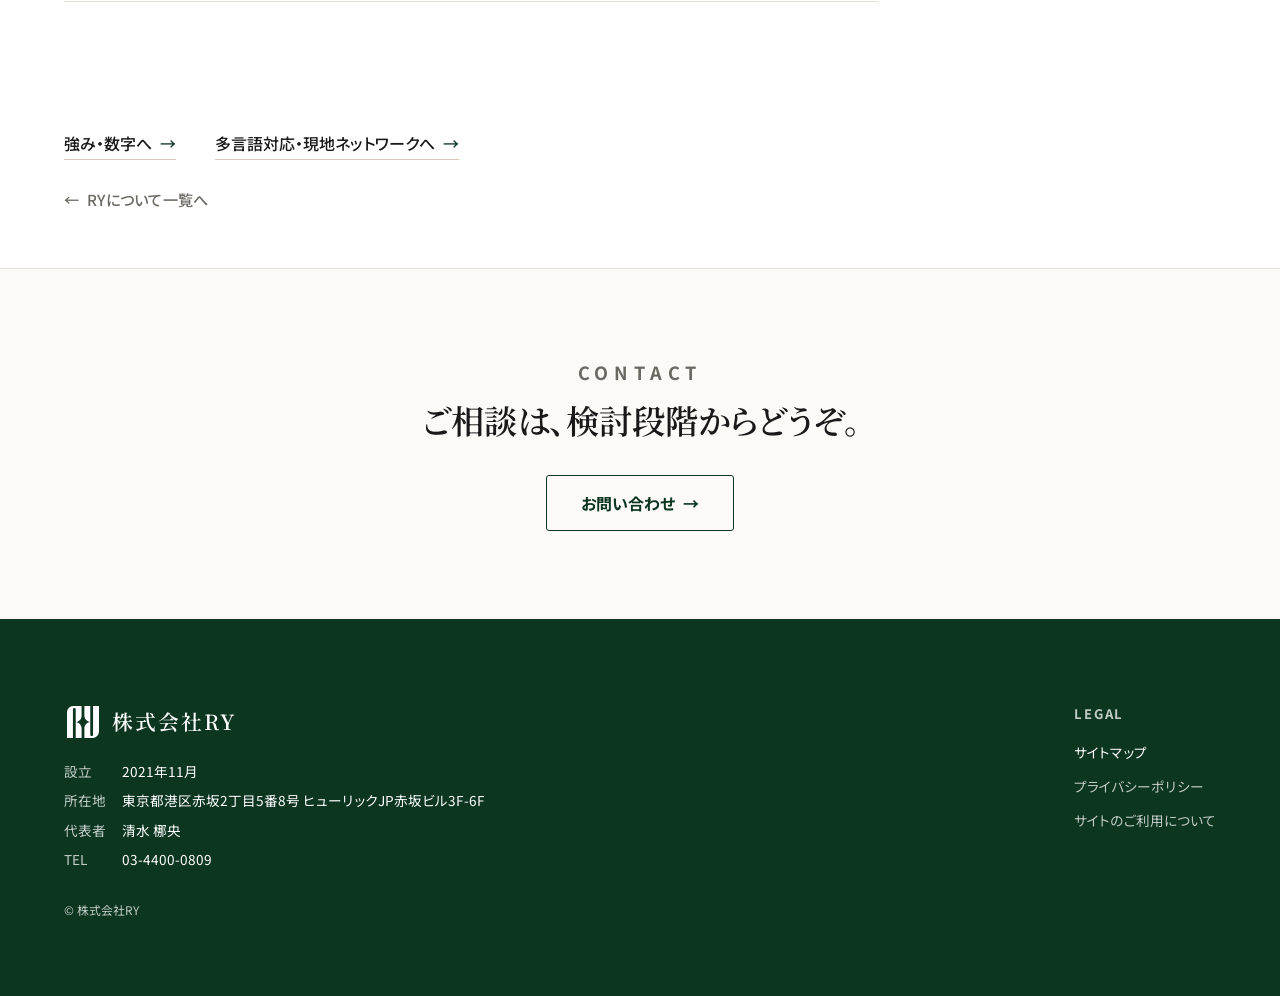
==== commit 67291811: "Update mtg_6 website" ====
--- a/about-company.html
+++ b/about-company.html
@@ -13,7 +13,7 @@
   ・私たちの姿勢＝版面 **左·縦組 確定（mtg5 選定・260717 PM）**——落選 2 排版（中央/右·軸）CSS・markup・picker＝strip 済。
     文字池＝第3世代 S1–S5（content 別紙①・逐字・暫定 S5）——旧第2世代文字列は不搬（mtg4 全廃・墓碑）。
     旧 on/off トグル廃（常設格上げ＝mtg4 社長指定）・旧 stancebg トグル廃→背景固定 --warm2（サブ背景＝区块交替用途・PM 承認）。
-  ・会社情報＝content 2 会社概要（2026-07-13 版）基。260717 PM 指示＝建物修繕の括弧内詳細・従業員数行を非表示（content 側同期＝PM→content）。許認可＝行を設けない（content 3）・売上高＝V1 不載（PM 07-12）。
+  ・会社情報＝content 2 会社概要（2026-07-13 版）基。260717 PM 指示＝建物修繕の括弧内詳細・従業員数行を非表示（content 側同期＝PM→content）。許認可＝行を設けない（content 3）・売上高＝暫定掲載（✅ 260722 PM 反転·mtg_6 社長目視で最終判断·🪦 旧「V1 不載」07-12）。
   ・所在地行に Google マップ埋め込み（PM 拍板 2026-07-13・lazy・hairline 枠＝mtg_5 語彙・下に外部リンク兜底）。
     ピン＝q=住所 の検索埋め込み——ズレる場合は Google マップ「共有→地図を埋め込む」生成の公式 iframe src へ差替
     （生産期 build も公式串推奨）。合规＝外部送信規律／プライバシーポリシー記載→公開前専門家確認（sync 時 content へ注記）。
@@ -62,19 +62,15 @@
 </style>
 <script>document.documentElement.classList.add('jsm');</script>
 </head>
-<body class="l2-page" data-nav="solid" data-palette="deep">
+<body class="l2-page" data-nav="solid">
 
 <!-- 頁固有：解説モードの中身（shared.js が共通壳へ展開。palette 組＝共通側単一ソース）
-     本頁の解説モード＝2 機能のみ：① 姿勢 文（池5・mtg5 選定用／版面＝確定済）② テーマカラー切替 -->
+     本頁の解説モード＝1 機能のみ：① 姿勢 文（池5・mtg5 選定用／版面＝確定済）〔配色頁＝260722 削除〕 -->
 <template id="ry-dm-content">
-  <div class="dm-nav" role="group" aria-label="ページ切替"><button data-page="1" aria-pressed="true" aria-label="1ページ目 姿勢">1</button><button data-page="2" aria-label="2ページ目 配色">2</button></div>
+  <div class="dm-nav" role="group" aria-label="ページ切替"><button data-page="1" aria-pressed="true" aria-label="1ページ目 姿勢">1</button></div>
   <div class="dm-page" data-page="1">
     <div class="dm-grp"><span class="dm-lbl">姿勢 文（池5・別紙①・mtg5 選定）</span><div class="seg" role="group" aria-label="姿勢 文"><button data-st="1">S1</button><button data-st="2">S2</button><button data-st="3">S3</button><button data-st="4">S4</button><button data-st="5" aria-pressed="true">S5</button></div></div>
     <div class="dm-now">版面＝<b>左·縦組（mtg5 確定・260717）</b>。文＝池5より選定（catch と綁定なし・mtg4）・暫定 S5【仮】。<b>S1/S2/S4＝amber</b>（利益直結系）——選定文は公開前に行政書士・弁護士確認、amber は最高審級（content 別紙①）。</div>
-  </div>
-  <div class="dm-page" data-page="2" hidden>
-<!--RY:PALETTE-->
-    <div class="dm-now">変わる＝パンくず hover・矢印・CTA・NAV active・Footer 帯 など主色連動分。恒定＝暖白底・本文色・border・字体(Noto)。</div>
   </div>
 </template>
 
@@ -126,10 +122,11 @@
           <tr><th scope="row">代表者</th><td>清水 梛央</td></tr>
           <tr><th scope="row">事業内容</th><td class="jp">不動産の保有・管理・運営／建物修繕／不動産投資に関する情報提供／投資サポート</td></tr>
           <tr><th scope="row">資本金</th><td>500万円</td></tr>
+          <tr><th scope="row">売上高</th><td>15億円（令和7年9月期）</td></tr>
           <tr><th scope="row">連絡先</th><td><a href="tel:0344000809">TEL 03-4400-0809</a></td></tr>
         </tbody>
       </table>
-      <p class="asy-note"><b>会社情報</b>：値源＝content 2 会社概要（2026-07-13 版）基——<b>260717 PM 指示＝建物修繕の括弧内詳細・従業員数行 非表示</b>（content 側同期＝PM→content）。<span class="arr">⚠</span> 許認可＝未取得のため<b>行を設けない</b>（content 3）／売上高＝V1 不載（PM 2026-07-12）／連絡先＝tap-to-call。表の hairline＝内容内部の構造線（line-free 対象外）。地図＝Google 埋め込み（lazy・PM 拍板 07-13）——<b>外部送信規律・プライバシーポリシー記載＝公開前専門家確認</b>（sync 時 content へ注記）／オフライン・遮断時は空枠＝予期／ピンずれ時＝頁頭注の差替手順。</p>
+      <p class="asy-note"><b>会社情報</b>：値源＝content 2 会社概要（2026-07-13 版）基——<b>260717 PM 指示＝建物修繕の括弧内詳細・従業員数行 非表示</b>（content 側同期＝PM→content）。<span class="arr">⚠</span> 許認可＝未取得のため<b>行を設けない</b>（content 3）／売上高＝<b>暫定掲載</b>（✅ 260722 PM 反転·mtg_6 社長目視で最終判断·🪦 旧「V1 不載」260712）／連絡先＝tap-to-call。表の hairline＝内容内部の構造線（line-free 対象外）。地図＝Google 埋め込み（lazy・PM 拍板 07-13）——<b>外部送信規律・プライバシーポリシー記載＝公開前専門家確認</b>（sync 時 content へ注記）／オフライン・遮断時は空枠＝予期／ピンずれ時＝頁頭注の差替手順。</p>
     </div>
   </section>
 
--- a/assets/tokens.css
+++ b/assets/tokens.css
@@ -5,7 +5,15 @@
    規約：組件内 hardcode 禁止・色/字/間距/動効値は必ず var(--token) 経由
    ============================================================ */
 :root{
-  --brand:#0C3620; --brand-rgb:12,54,32; /* 260717 PM：既定＝deep（ディープグリーン·社長 mtg5 選定）·旧既定 burgundy は下記 data-palette 覆盖に存置 */ --accent-warm:#D8C8B8; --warm:#FBFAF7; --warm2:#F4F1EA; --white:#fff;
+  --brand:#0C3620; --brand-rgb:12,54,32; /* 260717 PM：既定＝deep（ディープグリーン·社長 mtg5 選定）·260722：data-palette 機構撤去につき本行が唯一出処 */ --accent-warm:#D8C8B8; --warm:#FBFAF7; --warm2:#F4F1EA; --white:#fff;
+  /* ── 装飾層例外（✅ 260722 PM 方案 B）：多言語 hello の 5 変体。同色相族·低彩度·brand から手動派生。
+     ⚠️ 適用範囲＝index の .mlang-hello のみ。CTA/NAV/Footer/見出し 等へ外溢禁止（唯一強調色の原則は不変）。
+     ⚠️ --brand を変えた場合は本 5 値も再派生が必要（自動追従しない·意図的なトレードオフ）。 */
+  --hello-pine:#0B231C;   /* H162 S52% L9%  最暗·青味 */
+  --hello-forest:#0C3620; /* ＝--brand 本体   H149 S64% L13% */
+  --hello-moss:#527A57;   /* H128 S20% L40% 苔 */
+  --hello-olive:#6E8255;  /* H86  S21% L42% 橄欖·黄味 */
+  --hello-neut:#7A6454;   /* H25  S18% L40% 暖中性（既存維持＝呼吸点）*/
   --ink:#1A1919; --ink-strong:#141110; --ink2:#6B6862; --bd:#E3E0DA; --ease:cubic-bezier(.22,.61,.36,1);
   --serif:'Noto Serif JP',serif; --sans:'Noto Sans JP',sans-serif; --ts:1.18;
   --fs-section:calc(clamp(2.4rem,4.2vw,3.7rem)*var(--ts));
@@ -23,8 +31,5 @@
 /* ============================================================
    ===== v9 追加（テーマカラー4套 ＋ 解説ページング ＋ 注釈ゲート）=====
    ============================================================ */
-/* 0：テーマカラー 4 套（全站 var(--brand)／var(--brand-rgb) が追従）*/
-body[data-palette="burgundy"]{ --brand:#4C0018; --brand-rgb:76,0,24; }
-body[data-palette="forest"]{   --brand:#014421; --brand-rgb:1,68,33; }
-body[data-palette="deep"]{     --brand:#0C3620; --brand-rgb:12,54,32; }
-body[data-palette="bottle"]{   --brand:#0F2A1D; --brand-rgb:15,42,29; }
+/* 0：テーマカラー＝deep 本採用（mtg5 選定）。値の唯一出処＝上の :root。
+      選定機構（data-palette 切替＋落選 3 套 burgundy/forest/bottle）＝260722 全撤去·墓志铭は Tokens 1.5 */
--- a/assets/shared.css
+++ b/assets/shared.css
@@ -83,10 +83,6 @@
 .dm-nav button{ width:26px; height:26px; flex:none; border-radius:50%; font:inherit; font-size:.72rem; font-weight:700; cursor:pointer; border:1px solid rgba(255,255,255,.28); background:transparent; color:rgba(255,255,255,.7); display:grid; place-items:center; line-height:1; }
 .dm-nav button[aria-pressed="true"]{ background:#fff; color:var(--ink); border-color:#fff; }
 .dm-page[hidden]{ display:none; }
-.dm-replay{ display:flex; align-items:center; justify-content:center; gap:.45rem; width:100%; margin-top:.55rem; padding:.52rem .8rem; font:inherit; font-size:.74rem; font-weight:600; letter-spacing:.02em; color:#fff; background:transparent; border:1px solid rgba(255,255,255,.34); border-radius:9px; cursor:pointer; transition:background .18s, border-color .18s; }
-.dm-replay:hover{ background:rgba(255,255,255,.12); border-color:rgba(255,255,255,.6); }
-.dm-replay .ic{ font-size:.62rem; line-height:1; }
-.dm-sw{ width:11px; height:11px; border-radius:50%; display:inline-block; margin-right:.4em; vertical-align:-1px; border:1px solid rgba(255,255,255,.5); }
 /* 3：辅助注釈は解説モード ON のみ表示（OFF＝クリーンな汇报ビュー）*/
 body:not(.dm-on) .asy-note{ display:none; }
 body:not(.dm-on) .sec-id{ display:none; }
@@ -282,8 +278,8 @@
 .ry-grid-cell img{ width:100%; aspect-ratio:4/3; object-fit:cover; border-radius:5px; display:block; background:#eee; }
 .ry-grid-cell span{ font-size:10px; line-height:1.2; color:#8a8a8a; word-break:break-all; max-height:2.4em; overflow:hidden; }
 .ry-grid-cell:hover{ background:#f0eef0; }
-.ry-grid-cell.on{ border-color:var(--brand,#4C0018); background:#fff; }
-.ry-grid-cell.on span{ color:var(--brand,#4C0018); font-weight:700; }
+.ry-grid-cell.on{ border-color:var(--brand,#0C3620); background:#fff; }
+.ry-grid-cell.on span{ color:var(--brand,#0C3620); font-weight:700; }
 body.ry-grid-open{ overflow:hidden; }
 @media (max-width:480px){
   .ry-grid-box{ width:100vw; max-height:100dvh; height:100dvh; border-radius:0; }
